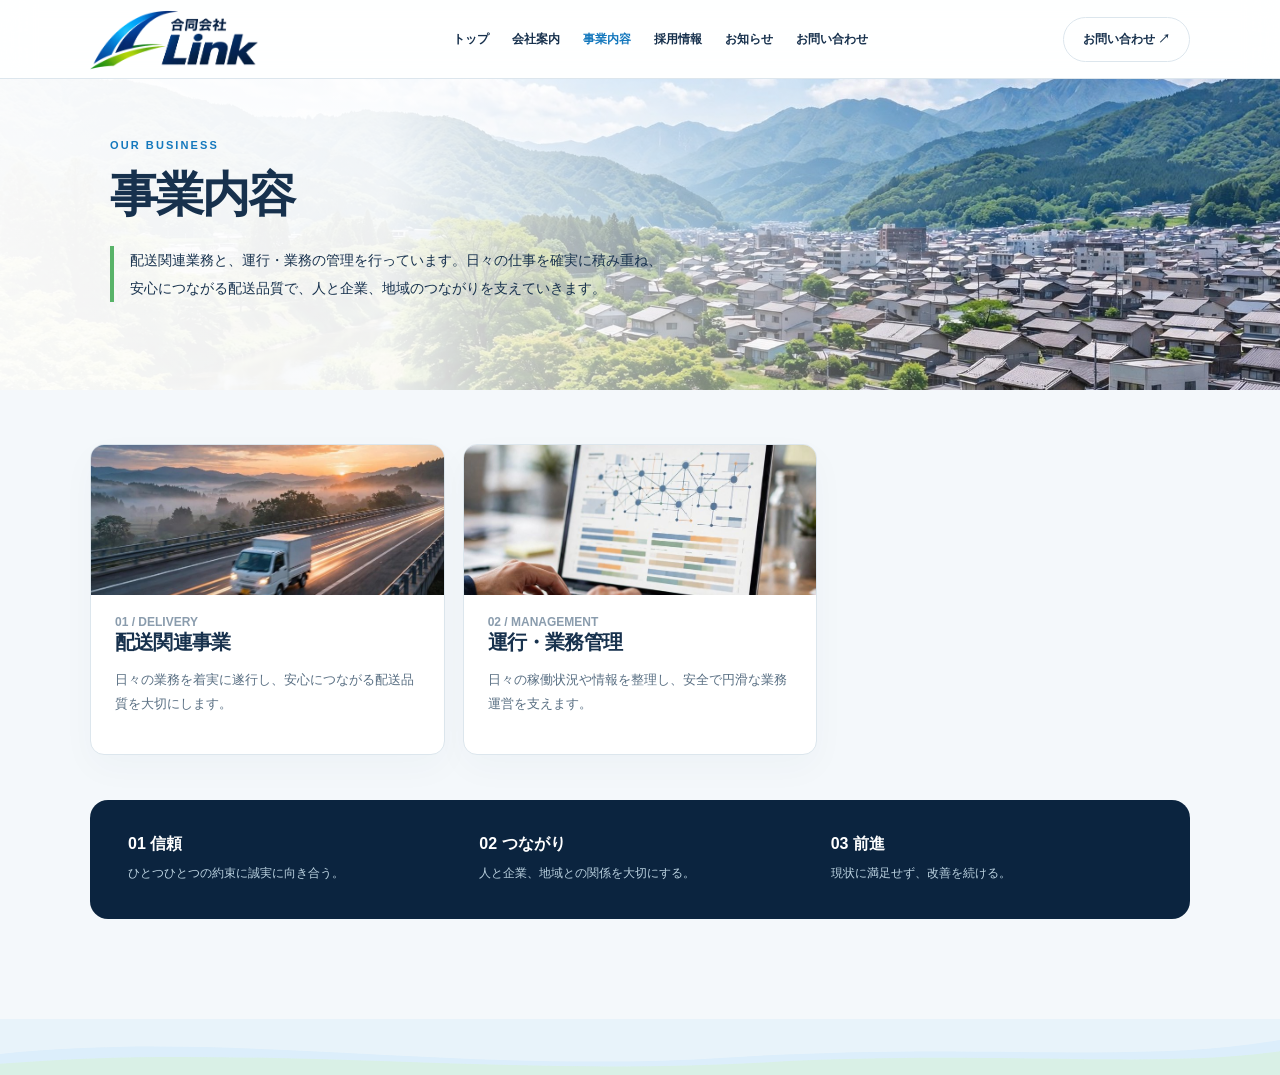
==== business.html @ a5db84d5 "見出しバナーをChatGPT原画に差し替えて作り直し" ====
<!doctype html>
<html lang="ja">
<head>
<meta charset="utf-8">
<meta name="viewport" content="width=device-width,initial-scale=1,viewport-fit=cover">
<!-- 公開準備中：検索に出したくない間は noindex のまま。本公開のときにこの行を削除する -->
<meta name="robots" content="noindex,follow">
<meta name="theme-color" content="#0b243f">
<title>事業内容 | 合同会社Link</title>
<link rel="stylesheet" href="assets/style.css">
</head>
<body>
<header><div class="wrap head"><a class="brand" href="index.html" aria-label="トップに戻る"><img src="assets/logo.png" alt="合同会社Linkロゴ"></a><nav class="nav" aria-label="メインナビ"><a href="index.html">トップ</a><a href="company.html">会社案内</a><a href="business.html" aria-current="page">事業内容</a><a href="recruit.html">採用情報</a><a href="news.html">お知らせ</a><a href="contact.html">お問い合わせ</a><a href="privacy.html">プライバシーポリシー</a></nav><a class="head-cta" href="contact.html">お問い合わせ ↗</a><details class="mobile"><summary aria-label="メニューを開く">☰</summary><nav class="mobile-links" aria-label="モバイルメニュー"><a href="index.html">トップ<span aria-hidden="true">↗</span></a><a href="company.html">会社案内<span aria-hidden="true">↗</span></a><a href="business.html" aria-current="page">事業内容<span aria-hidden="true">↗</span></a><a href="recruit.html">採用情報<span aria-hidden="true">↗</span></a><a href="news.html">お知らせ<span aria-hidden="true">↗</span></a><a href="contact.html">お問い合わせ<span aria-hidden="true">↗</span></a><a href="privacy.html">プライバシーポリシー<span aria-hidden="true">↗</span></a></nav></details></div></header>
<!-- ===== ここから編集OK：事業内容の文章・カード ===== -->
<div class="page-head"><div class="ph-bg" style="background-image:url('assets/head-business.jpg')" role="img" aria-label="昼の街並みのイメージ"></div><div class="wrap ph-in"><div class="eyebrow">OUR BUSINESS</div><h2 class="section-title">事業内容</h2><p class="lead" data-bind="lead">配送関連業務と、運行・業務の管理を行っています。日々の仕事を確実に積み重ね、安心につながる配送品質で、人と企業、地域のつながりを支えていきます。</p></div></div><section id="business" class="soft"><div class="wrap"><div class="cards"><article class="card"><img class="card-thumb" src="assets/card-delivery.jpg" alt="配送トラックのイメージ"><small>01 / DELIVERY</small><h3 data-bind="card1Title">配送関連事業</h3><p data-bind="card1Text">日々の業務を着実に遂行し、安心につながる配送品質を大切にします。</p></article><article class="card"><img class="card-thumb" src="assets/card-management.jpg" alt="業務管理のイメージ"><small>02 / MANAGEMENT</small><h3 data-bind="card2Title">運行・業務管理</h3><p data-bind="card2Text">日々の稼働状況や情報を整理し、安全で円滑な業務運営を支えます。</p></article></div><div class="banner"><div><b data-bind="banner1Title">01 信頼</b><span data-bind="banner1Text">ひとつひとつの約束に誠実に向き合う。</span></div><div><b data-bind="banner2Title">02 つながり</b><span data-bind="banner2Text">人と企業、地域との関係を大切にする。</span></div><div><b data-bind="banner3Title">03 前進</b><span data-bind="banner3Text">現状に満足せず、改善を続ける。</span></div></div></div></section><div class="page-wave" aria-hidden="true"><svg viewBox="0 0 1440 80" preserveAspectRatio="none"><path d="M0,50 C260,15 520,80 820,55 C1100,32 1280,66 1440,30 L1440,80 L0,80 Z" fill="#dceefb"/><path d="M0,64 C280,34 560,84 860,62 C1120,44 1300,72 1440,46 L1440,80 L0,80 Z" fill="#d9f2e2" opacity=".8"/></svg></div>
<!-- ===== ここまで ===== -->
<!-- 編集メモ：文章は content/business.json にあります。Pages CMSのフォームからコードなしで編集できます（このHTML内の文章は、読み込めないときの予備表示です） -->

<script src="assets/content.js" data-content="business"></script>
</body>
</html>
---- assets/style.css ----
:root{--navy:#0b243f;--blue:#1478bd;--mint:#45b6a1;--green:#72c46b;--ink:#17314d;--sub:#596f83;--light:#f4f8fb;--line:#dce6ed}
*{box-sizing:border-box}html{scroll-behavior:smooth;scroll-padding-top:88px}body{font-family:-apple-system,BlinkMacSystemFont,"Hiragino Kaku Gothic ProN","Yu Gothic",Meiryo,sans-serif;margin:0;color:var(--ink);background:white;-webkit-font-smoothing:antialiased}a{color:inherit;text-decoration:none}h1,h2,h3,p{margin-top:0}h1,h2,h3{letter-spacing:-.04em}p{line-height:1.9}.wrap{width:min(1100px,calc(100% - 56px));margin:auto}
header{position:sticky;top:0;z-index:99;background:rgba(255,255,255,.96);backdrop-filter:blur(16px);border-bottom:1px solid var(--line)}.head{min-height:78px;display:flex;align-items:center;gap:25px;justify-content:space-between}.brand img{display:block;width:168px;height:auto}.nav{display:flex;gap:23px;align-items:center}.nav a{font-size:12px;font-weight:700;white-space:nowrap}.nav a:hover{color:var(--blue)}.nav a:last-child{display:none}.head-cta{border-radius:100px;padding:13px 19px;border:1px solid var(--line);font-size:12px;font-weight:750}.head-cta:hover{background:var(--navy);color:white}.mobile{display:none}.mobile summary{cursor:pointer;list-style:none;font-size:26px;line-height:1;padding:8px 10px}.mobile summary::-webkit-details-marker{display:none}.mobile[open] .mobile-links{position:absolute;top:78px;left:0;right:0;background:#fff;border-bottom:1px solid var(--line);padding:14px 26px 18px;box-shadow:0 20px 25px #11284116}.mobile-links a{display:flex;padding:14px 4px;justify-content:space-between;font-size:14px;font-weight:700;border-bottom:1px solid #edf2f6}.mobile-links a:last-child{border:0}.mobile-links span{color:var(--blue)}
section{scroll-margin-top:88px}section:not(.hero){padding:100px 0}.eyebrow{font-size:11px;letter-spacing:.19em;font-weight:800;color:var(--blue);display:flex;align-items:center;gap:12px;margin-bottom:16px}.eyebrow:before{content:'';width:24px;height:2px;background:linear-gradient(90deg,var(--blue),var(--green))}.hero{position:relative;background:linear-gradient(114deg,#091f38,#12416a 75%,#153b53);overflow:hidden;color:white;min-height:610px}.hero-inner{min-height:610px;display:flex;align-items:center;position:relative;z-index:2}.hero-copy{max-width:755px;padding:92px 0}.hero .eyebrow{color:#b1d1df}.hero h1{font-size:clamp(43px,6.7vw,78px);line-height:1.28;margin:30px 0 27px;font-weight:850}.hero h1 em{font-style:normal;color:#8bdfbc}.hero p{color:#c5d9e5;max-width:630px;font-size:15px}.hero-circle{position:absolute;width:660px;height:660px;border:1px solid #8ac9de30;border-radius:50%;right:-220px;top:-110px;box-shadow:0 0 0 85px #ffffff09,0 0 0 190px #ffffff04}.hero-line{position:absolute;width:500px;height:65px;right:-68px;top:290px;background:linear-gradient(95deg,transparent,#1d95d8 43%,#55d2b2);transform:rotate(-35deg);border-radius:80% 10% 80% 30%;opacity:.65}.hero-line.two{top:355px;width:490px;height:42px;background:linear-gradient(95deg,transparent,#41c886,#bcdf72);opacity:.65}.bottom-glow{position:absolute;bottom:0;height:5px;width:100%;background:linear-gradient(90deg,#177fd0,#43b6c4,#81c56b)}
.btn-row{display:flex;gap:13px;margin-top:30px;flex-wrap:wrap}.btn{display:inline-flex;gap:27px;align-items:center;justify-content:space-between;border-radius:9px;padding:15px 21px;background:#fff;color:var(--navy);font-size:13px;font-weight:850;min-width:180px;box-shadow:0 8px 30px #00112221;transition:transform .2s}.btn:hover{transform:translateY(-2px)}.btn.secondary{background:transparent;border:1px solid #c4e2f180;color:#fff;box-shadow:none}.btn.primary{background:var(--blue);color:#fff}.btn.arrowless{min-width:0}.section-title{font-size:clamp(30px,4vw,48px);line-height:1.35;margin-bottom:25px}.lead{color:var(--sub);font-size:14px;line-height:2}.split{display:grid;grid-template-columns:1.08fr .92fr;gap:70px;align-items:center}.graphic{height:375px;border-radius:22px;background:linear-gradient(135deg,#eef8fd,#e9f8f5);position:relative;overflow:hidden;display:flex;align-items:center;justify-content:center}.graphic:before{content:'';width:380px;height:380px;position:absolute;left:-170px;top:-170px;border:1px solid #a9d2e5;border-radius:50%;box-shadow:0 0 0 50px #b6dfef33,0 0 0 115px #b6dfef22}.graphic-card{position:relative;padding:30px 40px;background:white;border-radius:15px;box-shadow:0 16px 45px #19496717;max-width:85%}.graphic-card small{display:block;color:var(--blue);font-weight:800;letter-spacing:.15em;margin-bottom:17px}.graphic-card strong{font-size:25px}.graphic-name{position:absolute;right:20px;bottom:5px;font-size:110px;color:#206e9e17;font-weight:900}
.soft{background:var(--light)}.cards{display:grid;grid-template-columns:repeat(3,1fr);gap:18px}.card{background:#fff;border:1px solid var(--line);border-radius:14px;padding:29px;box-shadow:0 13px 35px #15395408;min-height:258px;display:flex;flex-direction:column}.card small{color:#8a9cad;font-weight:800;font-size:12px}.card .num{height:49px;width:49px;background:#eaf6fc;color:#1988c1;border-radius:13px;display:grid;place-items:center;font-size:23px;margin:24px 0}.card h3{font-size:20px;margin-bottom:12px}.card p{font-size:13px;color:var(--sub)}.card a{font-weight:800;color:var(--blue);font-size:12px;margin-top:auto;padding-top:15px}.banner{display:grid;grid-template-columns:repeat(3,1fr);gap:30px;background:var(--navy);padding:34px 38px;border-radius:18px;color:white;margin-top:45px}.banner b{display:block;margin-bottom:8px}.banner span{color:#bbd2e0;font-size:12px;line-height:1.8}.panel{background:#fff;border:1px solid var(--line);border-radius:16px;padding:40px;box-shadow:0 12px 40px #1f4a6510}.two-col{display:grid;grid-template-columns:1fr 1fr;gap:22px}.data-list{list-style:none;padding:0}.data-list li{display:flex;gap:17px;padding:19px 0;border-bottom:1px solid var(--line);font-size:13px}.data-list strong{flex:0 0 120px}.data-list span{color:var(--sub)}.tag{font-size:12px;font-weight:800;color:var(--blue);display:inline-block;padding:7px 12px;background:#e9f4f9;border-radius:4px}.notice{border:1px solid var(--line);border-radius:12px;padding:30px;background:#fff}.notice h3{font-size:20px}.notice p{font-size:14px;color:var(--sub)}.notice .btn{box-shadow:none;border:1px solid var(--line)}.newsline{padding:26px 0;border-top:1px solid var(--line);border-bottom:1px solid var(--line);display:flex;align-items:center;gap:25px;font-size:14px}.newsline span{color:var(--sub)}.policy{font-size:13px;color:var(--sub)}.policy h3{color:var(--ink);margin:28px 0 8px}.privacy-note{padding:16px 18px;background:#f0f7fb;border-left:3px solid var(--blue);font-size:13px}.editnote{margin-top:28px;font-size:12px;color:var(--sub)}
footer{background:#091d33;color:#c0d4e1;padding:60px 0 22px}footer img{width:160px;filter:brightness(0) invert(1);opacity:.95}footer p{font-size:12px;margin:17px 0 24px}footer .links{display:flex;gap:15px 25px;flex-wrap:wrap;border-top:1px solid #ffffff20;padding-top:23px;margin-top:24px;font-size:12px}footer small{display:block;color:#8aabbf;font-size:11px;margin-top:30px}.back{display:inline-block;margin-top:24px;color:var(--blue);font-weight:800;font-size:13px}
@media(max-width:900px){.nav,.head-cta{display:none}.mobile{display:block}.split{gap:32px}.cards{gap:10px}.card{padding:21px}.banner{gap:10px}}
@media(max-width:700px){html{scroll-padding-top:73px}section{scroll-margin-top:73px}.wrap{width:calc(100% - 40px)}.head{min-height:72px}.brand img{width:150px}.mobile[open] .mobile-links{top:72px}.hero,.hero-inner{min-height:540px}.hero-copy{padding:74px 0 87px}.hero h1{font-size:clamp(38px,10vw,54px);letter-spacing:-.065em}.hero p{font-size:13px}.hero-circle{right:-490px;opacity:.65}.hero-line{right:-290px;opacity:.35}.hero .btn{min-width:0}.btn-row{gap:10px}.btn{font-size:12px;padding:14px 16px;gap:14px}section:not(.hero){padding:72px 0}.split,.two-col{grid-template-columns:1fr;gap:32px}.graphic{height:260px}.graphic-card{padding:21px}.graphic-card strong{font-size:21px}.cards{grid-template-columns:1fr;gap:13px}.card{min-height:0}.card .num{margin:15px 0}.banner{grid-template-columns:1fr;padding:28px;gap:19px}.section-title{font-size:31px}.panel{padding:26px 22px}.data-list li{flex-direction:column;gap:4px}.data-list strong{flex:none}.newsline{flex-wrap:wrap;gap:13px}.mobile-links{max-height:74vh;overflow:auto}}
@media(prefers-reduced-motion:reduce){html{scroll-behavior:auto}.btn{transition:none}}

/* --- スマホメニュー改善（2026-11-03）: 横スクロールの上書きを廃止し、元のハンバーガーメニューに戻した ---
   900px以下では .nav と .head-cta を隠し .mobile（☰）を表示するルール（上の @media）がそのまま効く。
   ヘッダーは1行に戻るため、隠れていた scroll-padding の上書き（125px）も不要。 */

/* --- ページ分け用に追加（2026-11-03）: 今いるページをメニューで色付け --- */
.nav a[aria-current="page"],.mobile-links a[aria-current="page"]{color:var(--blue)}
footer .links a[aria-current="page"]{color:#fff;text-decoration:underline}

/* 見出しの改行調整（2026-11-03）: スマホで「を、」だけが行に残らないよう、
   見出しは指定した改行位置でのみ折り返し、文字サイズも画面幅に合わせて調整 */
h2.section-title{word-break:keep-all;overflow-wrap:anywhere}
@media(max-width:700px){h2.section-title{font-size:clamp(24px,7.4vw,31px)}}

/* デザイン設定（2026-11-03）: Pages CMSの「デザイン設定」フォームと連動。
   content/settings.json の値を content.js が CSS変数に流し込みます。
   初期値は今までのデザインと完全に同じです。 */
:root{--text-size:14px;--body-lh:1.9;--hero-size:78px;--title-size:48px;--title-lh:1.35;--heading:#17314d;--section-pad:100px}
.lead,.notice p,.newsline{font-size:var(--text-size)}
.card p,.policy,.data-list li{font-size:calc(var(--text-size) - 1px)}
p{line-height:var(--body-lh)}
.lead{line-height:calc(var(--body-lh) + .1)}
.hero h1{font-size:clamp(calc(var(--hero-size)*.55),6.7vw,var(--hero-size))}
.section-title{font-size:clamp(30px,4vw,var(--title-size));line-height:var(--title-lh)}
h2,h3{color:var(--heading)}
section:not(.hero){padding:var(--section-pad) 0}
.hero.has-bg{background-image:linear-gradient(114deg,rgba(9,31,56,.88),rgba(18,65,106,.84) 75%,rgba(21,59,83,.88)),var(--hero-bg);background-size:cover;background-position:center}
@media(max-width:700px){
.hero h1{font-size:clamp(30px,10vw,calc(var(--hero-size)*.69))}
h2.section-title{font-size:clamp(24px,7.4vw,calc(var(--title-size)*.65))}
section:not(.hero){padding:calc(var(--section-pad)*.72) 0}
}

/* 改行対応（2026-11-03）: フォームで入れた改行が、そのままサイトでも改行として表示されます */
[data-bind]{white-space:pre-line}

/* トップ改修（2026-11-03）: モック寄りワンヒーロー（写真が下部に溶け込む） */
.btn-row{flex-wrap:wrap;max-width:600px}
.hero-line{display:none}
.hero.has-bg{background-image:linear-gradient(180deg,rgba(9,31,56,.99) 0%,rgba(9,31,56,.985) 26%,rgba(10,38,68,.80) 44%,rgba(10,38,68,.48) 62%,rgba(10,38,68,.22) 80%,rgba(10,38,68,.12) 100%),var(--hero-bg);background-size:cover;background-position:50% 45%}
.hero{min-height:720px}
.hero-inner{min-height:720px;align-items:flex-start}
.hero-copy{padding:110px 0 250px}
.hero-line{opacity:.85;width:640px;height:84px;top:auto;bottom:308px;right:-120px}
.hero-line.two{bottom:242px;height:54px;width:620px;opacity:.8}
.hero .bottom-glow{display:none}
@media(max-width:700px){.btn-row{display:grid;grid-template-columns:1fr 1fr}.hero,.hero-inner{min-height:800px}.hero-copy{padding:84px 0 264px}.hero h1{font-size:clamp(40px,11.8vw,54px)}.hero-line{width:480px;height:64px;right:-200px;bottom:278px;opacity:.8}.hero-line.two{width:460px;height:40px;bottom:224px}}

/* ===== モック寄せ：トップ＋会社案内（2026-11-03） ===== */
.hero.has-bg{background-image:linear-gradient(180deg,rgba(6,43,94,.99) 0%,rgba(8,63,133,.97) 26%,rgba(10,86,170,.78) 44%,rgba(12,102,196,.45) 62%,rgba(12,102,196,.20) 80%,rgba(12,102,196,.10) 100%),var(--hero-bg)}
.hero .eyebrow{line-height:1.75;font-size:13px}
.hero .btn-row{flex-direction:column;flex-wrap:nowrap;max-width:440px;gap:14px;display:flex}
.hero .btn{border-radius:999px;justify-content:center;padding:16px 22px;font-size:16px;width:100%}
.hero .btn span{font-size:20px;line-height:1}
.hero-line{display:block;left:auto;right:-90px;width:340px;height:12px;top:23%;transform:rotate(-28deg);opacity:.5}
.hero-line.two{top:43%;width:300px;height:10px;opacity:.4}
.hero-wave{position:absolute;left:0;right:0;bottom:0;width:100%;height:54px;z-index:2;pointer-events:none;display:block}
.photo-hero{height:290px;background-size:cover;background-position:center 32%;position:relative}
.photo-hero::after{content:"";position:absolute;left:0;right:0;bottom:0;height:130px;background:linear-gradient(180deg,rgba(255,255,255,0),#ffffff)}
.photo-hero + section{padding-top:34px}
.data-list li{display:grid;grid-template-columns:42px 1fr;column-gap:14px;align-items:start}
.data-list .li-ico{width:36px;height:36px;color:#1478bd;grid-row:1 / span 2;margin-top:2px}
.data-list li strong{grid-column:2}
.data-list li span{grid-column:2}
.page-wave{line-height:0}
.page-wave svg{width:100%;height:56px;display:block}
@media (max-width:700px){
  .hero-line{right:-120px;width:280px}
  .hero-line.two{width:240px}
  .photo-hero{height:205px}
  .photo-hero + section{padding-top:26px}
}

.photo-hero.soft-fade::after{background:linear-gradient(180deg,rgba(255,255,255,0),var(--light))}

/* ===== トップ確定版：モック再現（2026-11-03） ===== */
.hero-art{position:absolute;inset:0;width:100%;height:100%;z-index:1;pointer-events:none}
.hero-inner{position:relative;z-index:3}
.hero .eyebrow{align-items:flex-start}
.hero .btn-row{display:grid;grid-template-columns:1fr 1fr;max-width:600px;gap:14px}
.hero .btn{border-radius:999px;padding:15px 30px;font-size:15px;width:auto;position:relative}
.hero .btn span{position:absolute;right:16px;font-size:18px}
@media (max-width:700px){
  .hero .btn{font-size:14px;padding:14px 26px}
}

/* ===== トップ修正版v3：ネイビー基調＋ロゴ色リボン（2026-11-03） ===== */
.hero{background:linear-gradient(150deg,#04182f,#07294f 55%,#0a3f77)}
.hero.has-bg{background-image:linear-gradient(180deg,rgba(4,20,40,.995) 0%,rgba(6,32,63,.985) 28%,rgba(8,47,92,.9) 47%,rgba(10,66,128,.6) 64%,rgba(12,84,158,.28) 80%,rgba(12,84,158,.12) 100%),var(--hero-bg);background-position:50% 32%}
.hero h1 em{color:#b7ec63}

/* ===== トップv4：光沢グラデーションリボン（2026-11-03） ===== */
.hero.has-bg{background-image:linear-gradient(180deg,rgba(5,26,52,.99) 0%,rgba(7,44,84,.97) 26%,rgba(9,74,138,.85) 46%,rgba(11,102,178,.55) 63%,rgba(13,120,200,.26) 80%,rgba(13,120,200,.12) 100%),var(--hero-bg);background-position:50% 32%}
.hero h1 em{color:#a5e86e}

/* ===== トップv6：支給アートワークを背景に（2026-11-03） ===== */
.hero.has-bg{background-image:var(--hero-bg);background-size:cover;background-position:50% 30%}
.hero h1 em{color:#8fe3b8}
.hero p{color:#dceefb}

/* ===== 仕上げ：全体バランス調整（2026-11-03） ===== */
.hero .bottom-glow{display:none}
.hero h1{text-shadow:0 2px 18px rgba(4,24,48,.35)}
.hero p{text-shadow:0 1px 10px rgba(4,24,48,.45)}
.hero .btn.secondary{background:rgba(7,35,66,.32);border-color:rgba(255,255,255,.8);backdrop-filter:blur(3px)}
@media (min-width:1000px){.hero.has-bg{background-position:50% 22%}}
.card{padding:0 0 24px;overflow:hidden}
.card>*:not(.card-thumb){margin-left:24px;margin-right:24px}
.card small{margin-top:20px;display:block}
.card-thumb{width:100%;height:150px;object-fit:cover;display:block}
.policy-acc{border-top:1px solid var(--line)}
.policy-acc:last-of-type{border-bottom:1px solid var(--line)}
.policy-acc summary{cursor:pointer;font-weight:800;color:var(--ink);font-size:14px;padding:14px 4px;list-style:none;display:flex;justify-content:space-between;align-items:center;gap:12px}
.policy-acc summary::-webkit-details-marker{display:none}
.policy-acc summary::after{content:"\2304";color:var(--blue);font-size:18px;line-height:1}
.policy-acc[open ] summary::after{content:"\2303"}
.policy-acc p{padding:0 4px 16px;margin:0}

/* ===== 土台色：引っ張った時に見える色をページ下端に合わせる（2026-11-03） ===== */
html,body{background:#e8f3fa}
html.home-dark,html.home-dark body{background:#07294d}

/* ===== 引っ張り（オーバースクロール）を抑える（2026-11-03） ===== */
html,body{overscroll-behavior:none}

/* ===== 下層ページ見出しバナー（2026-11-04 リニューアル） ===== */
.page-head{position:relative;overflow:hidden;background:#e9f4fa}
.ph-bg{position:absolute;inset:0;background-size:cover;background-position:center}
.ph-bg::after{content:"";position:absolute;inset:0;background:linear-gradient(90deg,rgba(255,255,255,.97) 0%,rgba(255,255,255,.93) 30%,rgba(255,255,255,.48) 56%,rgba(255,255,255,.06) 78%)}
.ph-curve{position:absolute;left:0;right:0;bottom:0;width:100%;height:84px;z-index:1;pointer-events:none}
.ph-in{position:relative;z-index:2;padding:60px 20px 88px}
.page-head .eyebrow{margin-bottom:12px}
.page-head .eyebrow:before{display:none}
.page-head .section-title{margin:0 0 18px}
.page-head .lead{border-left:4px solid #58b368;padding-left:16px;color:var(--ink);max-width:560px;margin:0}
.page-head .btn-row{margin-top:24px}
.page-head+section{padding-top:54px}
.page-head+section .notice{max-width:820px}
@media (max-width:900px){
.ph-in{padding:42px 20px 74px}
.ph-bg::after{background:linear-gradient(180deg,rgba(255,255,255,.96) 0%,rgba(255,255,255,.90) 52%,rgba(255,255,255,.62) 100%)}
.ph-curve{height:54px}
.page-head .lead{max-width:100%}
}
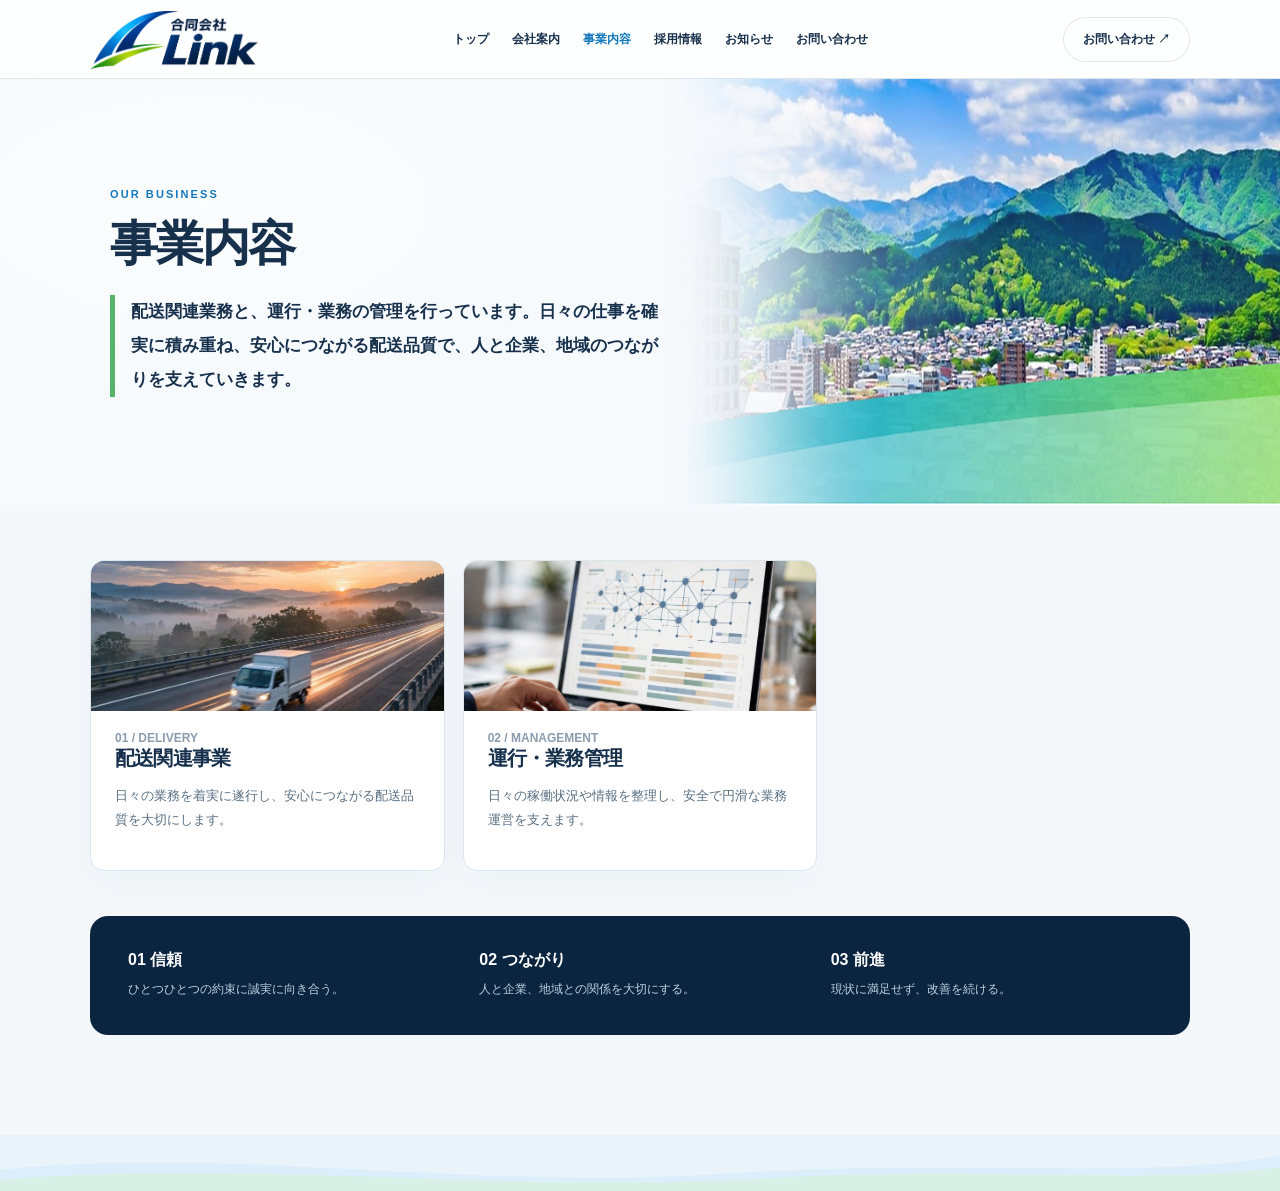
==== commit c5f8766d: "スマホでバナー画像が見えるよう表示位置とフェードを調整" ====
--- a/business.html
+++ b/business.html
@@ -12,7 +12,7 @@
 <body>
 <header><div class="wrap head"><a class="brand" href="index.html" aria-label="トップに戻る"><img src="assets/logo.png" alt="合同会社Linkロゴ"></a><nav class="nav" aria-label="メインナビ"><a href="index.html">トップ</a><a href="company.html">会社案内</a><a href="business.html" aria-current="page">事業内容</a><a href="recruit.html">採用情報</a><a href="news.html">お知らせ</a><a href="contact.html">お問い合わせ</a><a href="privacy.html">プライバシーポリシー</a></nav><a class="head-cta" href="contact.html">お問い合わせ ↗</a><details class="mobile"><summary aria-label="メニューを開く">☰</summary><nav class="mobile-links" aria-label="モバイルメニュー"><a href="index.html">トップ<span aria-hidden="true">↗</span></a><a href="company.html">会社案内<span aria-hidden="true">↗</span></a><a href="business.html" aria-current="page">事業内容<span aria-hidden="true">↗</span></a><a href="recruit.html">採用情報<span aria-hidden="true">↗</span></a><a href="news.html">お知らせ<span aria-hidden="true">↗</span></a><a href="contact.html">お問い合わせ<span aria-hidden="true">↗</span></a><a href="privacy.html">プライバシーポリシー<span aria-hidden="true">↗</span></a></nav></details></div></header>
 <!-- ===== ここから編集OK：事業内容の文章・カード ===== -->
-<div class="page-head"><div class="ph-bg" style="background-image:url('assets/head-business.jpg')" role="img" aria-label="昼の街並みのイメージ"></div><div class="wrap ph-in"><div class="eyebrow">OUR BUSINESS</div><h2 class="section-title">事業内容</h2><p class="lead" data-bind="lead">配送関連業務と、運行・業務の管理を行っています。日々の仕事を確実に積み重ね、安心につながる配送品質で、人と企業、地域のつながりを支えていきます。</p></div></div><section id="business" class="soft"><div class="wrap"><div class="cards"><article class="card"><img class="card-thumb" src="assets/card-delivery.jpg" alt="配送トラックのイメージ"><small>01 / DELIVERY</small><h3 data-bind="card1Title">配送関連事業</h3><p data-bind="card1Text">日々の業務を着実に遂行し、安心につながる配送品質を大切にします。</p></article><article class="card"><img class="card-thumb" src="assets/card-management.jpg" alt="業務管理のイメージ"><small>02 / MANAGEMENT</small><h3 data-bind="card2Title">運行・業務管理</h3><p data-bind="card2Text">日々の稼働状況や情報を整理し、安全で円滑な業務運営を支えます。</p></article></div><div class="banner"><div><b data-bind="banner1Title">01 信頼</b><span data-bind="banner1Text">ひとつひとつの約束に誠実に向き合う。</span></div><div><b data-bind="banner2Title">02 つながり</b><span data-bind="banner2Text">人と企業、地域との関係を大切にする。</span></div><div><b data-bind="banner3Title">03 前進</b><span data-bind="banner3Text">現状に満足せず、改善を続ける。</span></div></div></div></section><div class="page-wave" aria-hidden="true"><svg viewBox="0 0 1440 80" preserveAspectRatio="none"><path d="M0,50 C260,15 520,80 820,55 C1100,32 1280,66 1440,30 L1440,80 L0,80 Z" fill="#dceefb"/><path d="M0,64 C280,34 560,84 860,62 C1120,44 1300,72 1440,46 L1440,80 L0,80 Z" fill="#d9f2e2" opacity=".8"/></svg></div>
+<div class="page-head"><div class="ph-bg ph-biz" style="background-image:url('assets/head-business.jpg')" role="img" aria-label="昼の街並みのイメージ"></div><div class="wrap ph-in"><div class="eyebrow">OUR BUSINESS</div><h2 class="section-title">事業内容</h2><p class="lead" data-bind="lead">配送関連業務と、運行・業務の管理を行っています。日々の仕事を確実に積み重ね、安心につながる配送品質で、人と企業、地域のつながりを支えていきます。</p></div></div><section id="business" class="soft"><div class="wrap"><div class="cards"><article class="card"><img class="card-thumb" src="assets/card-delivery.jpg" alt="配送トラックのイメージ"><small>01 / DELIVERY</small><h3 data-bind="card1Title">配送関連事業</h3><p data-bind="card1Text">日々の業務を着実に遂行し、安心につながる配送品質を大切にします。</p></article><article class="card"><img class="card-thumb" src="assets/card-management.jpg" alt="業務管理のイメージ"><small>02 / MANAGEMENT</small><h3 data-bind="card2Title">運行・業務管理</h3><p data-bind="card2Text">日々の稼働状況や情報を整理し、安全で円滑な業務運営を支えます。</p></article></div><div class="banner"><div><b data-bind="banner1Title">01 信頼</b><span data-bind="banner1Text">ひとつひとつの約束に誠実に向き合う。</span></div><div><b data-bind="banner2Title">02 つながり</b><span data-bind="banner2Text">人と企業、地域との関係を大切にする。</span></div><div><b data-bind="banner3Title">03 前進</b><span data-bind="banner3Text">現状に満足せず、改善を続ける。</span></div></div></div></section><div class="page-wave" aria-hidden="true"><svg viewBox="0 0 1440 80" preserveAspectRatio="none"><path d="M0,50 C260,15 520,80 820,55 C1100,32 1280,66 1440,30 L1440,80 L0,80 Z" fill="#dceefb"/><path d="M0,64 C280,34 560,84 860,62 C1120,44 1300,72 1440,46 L1440,80 L0,80 Z" fill="#d9f2e2" opacity=".8"/></svg></div>
 <!-- ===== ここまで ===== -->
 <!-- 編集メモ：文章は content/business.json にあります。Pages CMSのフォームからコードなしで編集できます（このHTML内の文章は、読み込めないときの予備表示です） -->
 
--- a/assets/style.css
+++ b/assets/style.css
@@ -135,21 +135,24 @@
 html,body{overscroll-behavior:none}
 
 /* ===== 下層ページ見出しバナー（2026-11-04 リニューアル） ===== */
-.page-head{position:relative;overflow:hidden;background:#e9f4fa}
-.ph-bg{position:absolute;inset:0;background-size:cover;background-position:center}
-.ph-bg::after{content:"";position:absolute;inset:0;background:linear-gradient(90deg,rgba(255,255,255,.97) 0%,rgba(255,255,255,.93) 30%,rgba(255,255,255,.48) 56%,rgba(255,255,255,.06) 78%)}
-.ph-curve{position:absolute;left:0;right:0;bottom:0;width:100%;height:84px;z-index:1;pointer-events:none}
-.ph-in{position:relative;z-index:2;padding:60px 20px 88px}
+.page-head{position:relative;overflow:hidden;background:#e9f4fa;aspect-ratio:3/1;max-height:460px;display:flex;align-items:center;width:100%}
+.ph-bg{position:absolute;inset:0;background-size:cover;background-position:50% 62%}
+.ph-bg::after{content:"";position:absolute;inset:0;background:radial-gradient(640px 320px at 16% 30%,rgba(255,255,255,.55),rgba(255,255,255,0) 70%)}
+.ph-curve{position:absolute;left:0;right:0;bottom:0;width:100%;height:108px;z-index:1;pointer-events:none}
+.ph-in{position:relative;z-index:2;padding:30px 20px}
 .page-head .eyebrow{margin-bottom:12px}
 .page-head .eyebrow:before{display:none}
 .page-head .section-title{margin:0 0 18px}
-.page-head .lead{border-left:4px solid #58b368;padding-left:16px;color:var(--ink);max-width:560px;margin:0}
+.page-head .lead{border-left:5px solid #58b368;padding-left:16px;color:var(--ink);max-width:560px;margin:0;font-weight:700;font-size:17px}
 .page-head .btn-row{margin-top:24px}
 .page-head+section{padding-top:54px}
 .page-head+section .notice{max-width:820px}
 @media (max-width:900px){
-.ph-in{padding:42px 20px 74px}
+.ph-in{padding:30px 20px}
+.page-head{aspect-ratio:auto;max-height:none;min-height:330px}
+.ph-bg{background-position:28% 50%}
+.ph-news{background-position:78% 50%}
 .ph-bg::after{background:linear-gradient(180deg,rgba(255,255,255,.96) 0%,rgba(255,255,255,.90) 52%,rgba(255,255,255,.62) 100%)}
-.ph-curve{height:54px}
+.ph-curve{height:62px}
 .page-head .lead{max-width:100%}
 }
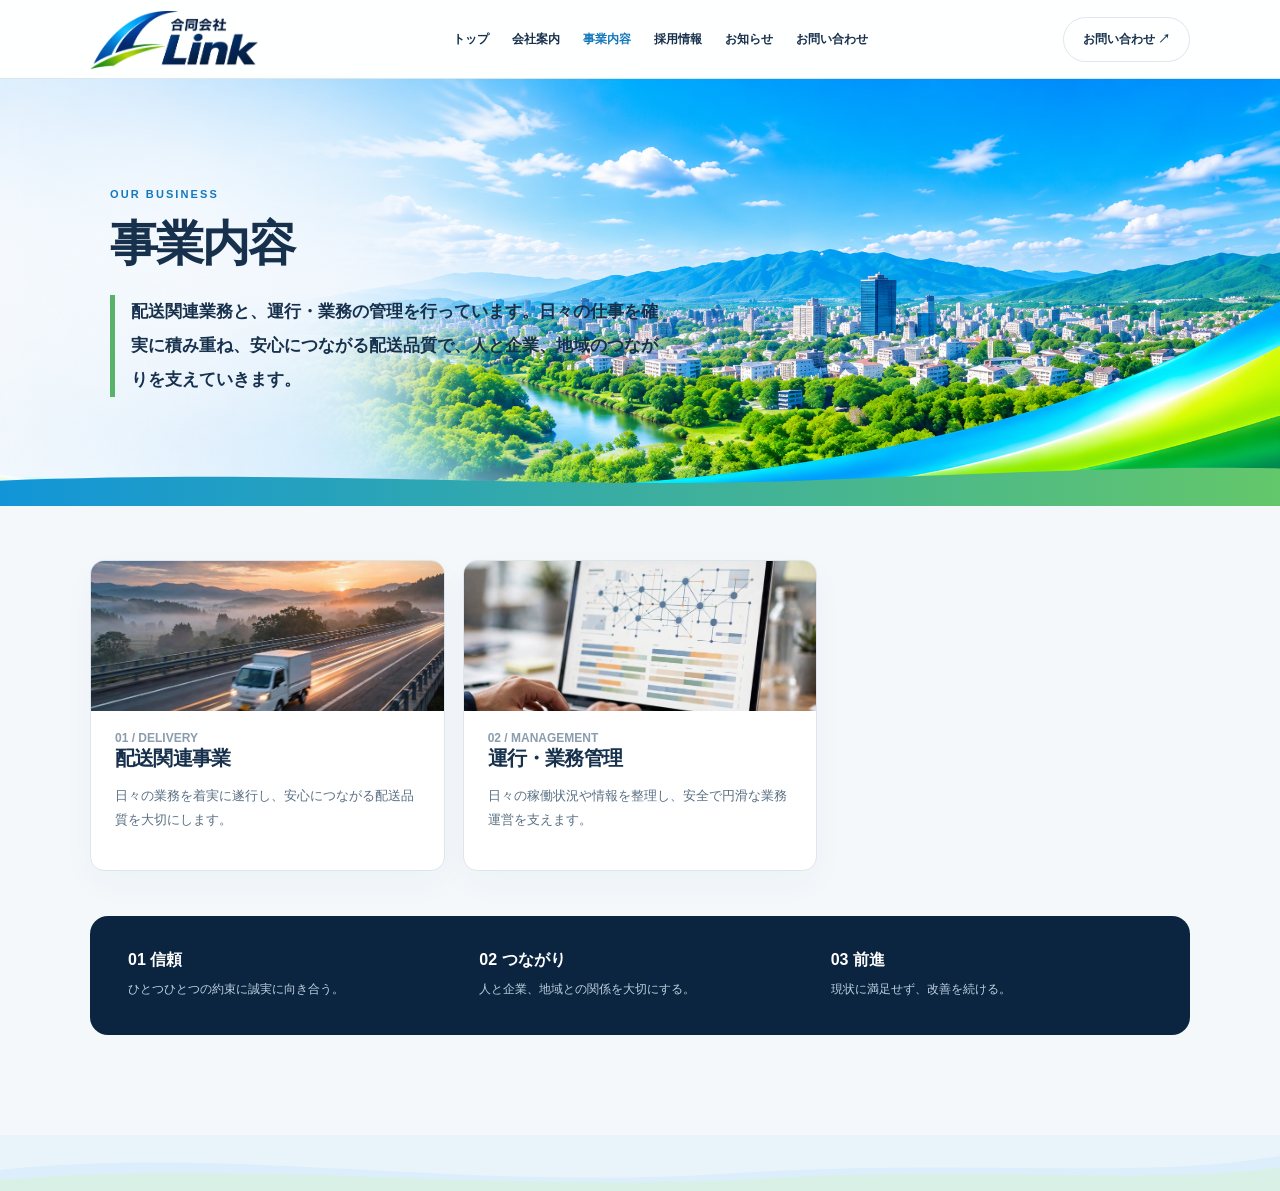
==== commit 44607b83: "バナー写真差し替え（ルートファイル）" ====
--- a/business.html
+++ b/business.html
@@ -12,7 +12,8 @@
 <body>
 <header><div class="wrap head"><a class="brand" href="index.html" aria-label="トップに戻る"><img src="assets/logo.png" alt="合同会社Linkロゴ"></a><nav class="nav" aria-label="メインナビ"><a href="index.html">トップ</a><a href="company.html">会社案内</a><a href="business.html" aria-current="page">事業内容</a><a href="recruit.html">採用情報</a><a href="news.html">お知らせ</a><a href="contact.html">お問い合わせ</a><a href="privacy.html">プライバシーポリシー</a></nav><a class="head-cta" href="contact.html">お問い合わせ ↗</a><details class="mobile"><summary aria-label="メニューを開く">☰</summary><nav class="mobile-links" aria-label="モバイルメニュー"><a href="index.html">トップ<span aria-hidden="true">↗</span></a><a href="company.html">会社案内<span aria-hidden="true">↗</span></a><a href="business.html" aria-current="page">事業内容<span aria-hidden="true">↗</span></a><a href="recruit.html">採用情報<span aria-hidden="true">↗</span></a><a href="news.html">お知らせ<span aria-hidden="true">↗</span></a><a href="contact.html">お問い合わせ<span aria-hidden="true">↗</span></a><a href="privacy.html">プライバシーポリシー<span aria-hidden="true">↗</span></a></nav></details></div></header>
 <!-- ===== ここから編集OK：事業内容の文章・カード ===== -->
-<div class="page-head"><div class="ph-bg ph-biz" style="background-image:url('assets/head-business.jpg')" role="img" aria-label="昼の街並みのイメージ"></div><div class="wrap ph-in"><div class="eyebrow">OUR BUSINESS</div><h2 class="section-title">事業内容</h2><p class="lead" data-bind="lead">配送関連業務と、運行・業務の管理を行っています。日々の仕事を確実に積み重ね、安心につながる配送品質で、人と企業、地域のつながりを支えていきます。</p></div></div><section id="business" class="soft"><div class="wrap"><div class="cards"><article class="card"><img class="card-thumb" src="assets/card-delivery.jpg" alt="配送トラックのイメージ"><small>01 / DELIVERY</small><h3 data-bind="card1Title">配送関連事業</h3><p data-bind="card1Text">日々の業務を着実に遂行し、安心につながる配送品質を大切にします。</p></article><article class="card"><img class="card-thumb" src="assets/card-management.jpg" alt="業務管理のイメージ"><small>02 / MANAGEMENT</small><h3 data-bind="card2Title">運行・業務管理</h3><p data-bind="card2Text">日々の稼働状況や情報を整理し、安全で円滑な業務運営を支えます。</p></article></div><div class="banner"><div><b data-bind="banner1Title">01 信頼</b><span data-bind="banner1Text">ひとつひとつの約束に誠実に向き合う。</span></div><div><b data-bind="banner2Title">02 つながり</b><span data-bind="banner2Text">人と企業、地域との関係を大切にする。</span></div><div><b data-bind="banner3Title">03 前進</b><span data-bind="banner3Text">現状に満足せず、改善を続ける。</span></div></div></div></section><div class="page-wave" aria-hidden="true"><svg viewBox="0 0 1440 80" preserveAspectRatio="none"><path d="M0,50 C260,15 520,80 820,55 C1100,32 1280,66 1440,30 L1440,80 L0,80 Z" fill="#dceefb"/><path d="M0,64 C280,34 560,84 860,62 C1120,44 1300,72 1440,46 L1440,80 L0,80 Z" fill="#d9f2e2" opacity=".8"/></svg></div>
+<div class="page-head"><div class="ph-bg ph-biz" style="background-image:url('assets/head-business.jpg')" role="img" aria-label="昼の街並みのイメージ"></div><svg class="ph-curve" viewBox="0 0 1440 460" preserveAspectRatio="none" aria-hidden="true"><defs><linearGradient id="phg" x1="0" y1="0" x2="1" y2="0"><stop offset="0" stop-color="#1295d8"/><stop offset="1" stop-color="#63c76a"/></linearGradient></defs><path d="M0,352 C360,300 620,392 900,352 C1130,320 1300,286 1440,300 L1440,460 L0,460 Z" fill="url(#phg)"/></svg>
+<div class="wrap ph-in"><div class="eyebrow">OUR BUSINESS</div><h2 class="section-title">事業内容</h2><p class="lead" data-bind="lead">配送関連業務と、運行・業務の管理を行っています。日々の仕事を確実に積み重ね、安心につながる配送品質で、人と企業、地域のつながりを支えていきます。</p></div></div><section id="business" class="soft"><div class="wrap"><div class="cards"><article class="card"><img class="card-thumb" src="assets/card-delivery.jpg" alt="配送トラックのイメージ"><small>01 / DELIVERY</small><h3 data-bind="card1Title">配送関連事業</h3><p data-bind="card1Text">日々の業務を着実に遂行し、安心につながる配送品質を大切にします。</p></article><article class="card"><img class="card-thumb" src="assets/card-management.jpg" alt="業務管理のイメージ"><small>02 / MANAGEMENT</small><h3 data-bind="card2Title">運行・業務管理</h3><p data-bind="card2Text">日々の稼働状況や情報を整理し、安全で円滑な業務運営を支えます。</p></article></div><div class="banner"><div><b data-bind="banner1Title">01 信頼</b><span data-bind="banner1Text">ひとつひとつの約束に誠実に向き合う。</span></div><div><b data-bind="banner2Title">02 つながり</b><span data-bind="banner2Text">人と企業、地域との関係を大切にする。</span></div><div><b data-bind="banner3Title">03 前進</b><span data-bind="banner3Text">現状に満足せず、改善を続ける。</span></div></div></div></section><div class="page-wave" aria-hidden="true"><svg viewBox="0 0 1440 80" preserveAspectRatio="none"><path d="M0,50 C260,15 520,80 820,55 C1100,32 1280,66 1440,30 L1440,80 L0,80 Z" fill="#dceefb"/><path d="M0,64 C280,34 560,84 860,62 C1120,44 1300,72 1440,46 L1440,80 L0,80 Z" fill="#d9f2e2" opacity=".8"/></svg></div>
 <!-- ===== ここまで ===== -->
 <!-- 編集メモ：文章は content/business.json にあります。Pages CMSのフォームからコードなしで編集できます（このHTML内の文章は、読み込めないときの予備表示です） -->
 
--- a/assets/style.css
+++ b/assets/style.css
@@ -152,7 +152,12 @@
 .page-head{aspect-ratio:auto;max-height:none;min-height:330px}
 .ph-bg{background-position:28% 50%}
 .ph-news{background-position:78% 50%}
-.ph-bg::after{background:linear-gradient(180deg,rgba(255,255,255,.96) 0%,rgba(255,255,255,.90) 52%,rgba(255,255,255,.62) 100%)}
+.ph-biz{background-position:68% 50%}
+.ph-rec{background-position:62% 50%}
+.ph-com{background-position:48% 50%}
+.ph-con{background-position:58% 50%}
+.ph-pri{background-position:62% 50%}
+.ph-bg::after{background:linear-gradient(90deg,rgba(255,255,255,.94) 0%,rgba(255,255,255,.78) 38%,rgba(255,255,255,.25) 68%,rgba(255,255,255,0) 88%)}
 .ph-curve{height:62px}
 .page-head .lead{max-width:100%}
 }
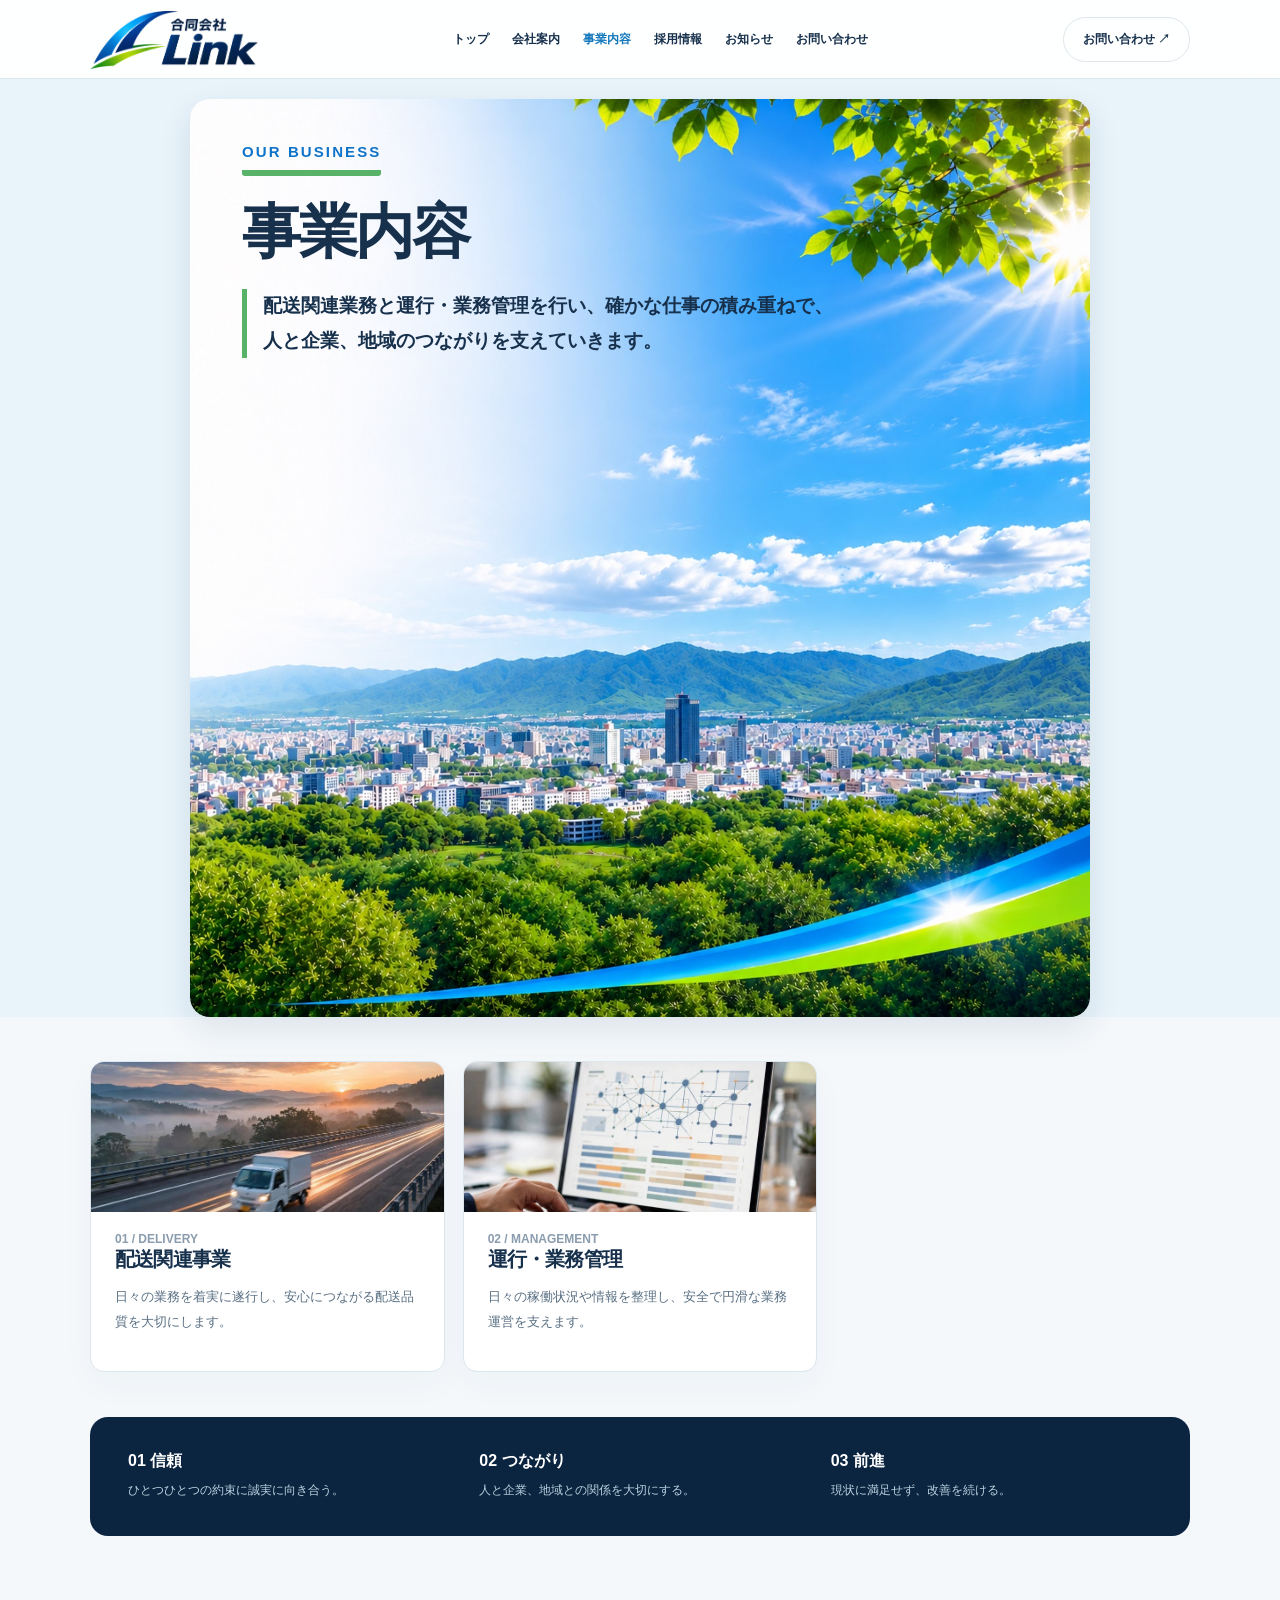
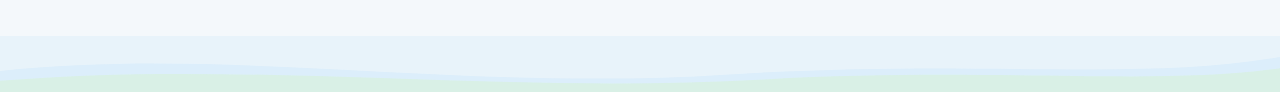
==== commit 03150d27: "事業ページを支給原画（tall）タイプに変更＋リード文をコンパクト化" ====
--- a/business.html
+++ b/business.html
@@ -12,8 +12,8 @@
 <body>
 <header><div class="wrap head"><a class="brand" href="index.html" aria-label="トップに戻る"><img src="assets/logo.png" alt="合同会社Linkロゴ"></a><nav class="nav" aria-label="メインナビ"><a href="index.html">トップ</a><a href="company.html">会社案内</a><a href="business.html" aria-current="page">事業内容</a><a href="recruit.html">採用情報</a><a href="news.html">お知らせ</a><a href="contact.html">お問い合わせ</a><a href="privacy.html">プライバシーポリシー</a></nav><a class="head-cta" href="contact.html">お問い合わせ ↗</a><details class="mobile"><summary aria-label="メニューを開く">☰</summary><nav class="mobile-links" aria-label="モバイルメニュー"><a href="index.html">トップ<span aria-hidden="true">↗</span></a><a href="company.html">会社案内<span aria-hidden="true">↗</span></a><a href="business.html" aria-current="page">事業内容<span aria-hidden="true">↗</span></a><a href="recruit.html">採用情報<span aria-hidden="true">↗</span></a><a href="news.html">お知らせ<span aria-hidden="true">↗</span></a><a href="contact.html">お問い合わせ<span aria-hidden="true">↗</span></a><a href="privacy.html">プライバシーポリシー<span aria-hidden="true">↗</span></a></nav></details></div></header>
 <!-- ===== ここから編集OK：事業内容の文章・カード ===== -->
-<div class="page-head"><div class="ph-bg ph-biz" style="background-image:url('assets/head-business.jpg')" role="img" aria-label="昼の街並みのイメージ"></div><svg class="ph-curve" viewBox="0 0 1440 460" preserveAspectRatio="none" aria-hidden="true"><defs><linearGradient id="phg" x1="0" y1="0" x2="1" y2="0"><stop offset="0" stop-color="#1295d8"/><stop offset="1" stop-color="#63c76a"/></linearGradient></defs><path d="M0,352 C360,300 620,392 900,352 C1130,320 1300,286 1440,300 L1440,460 L0,460 Z" fill="url(#phg)"/></svg>
-<div class="wrap ph-in"><div class="eyebrow">OUR BUSINESS</div><h2 class="section-title">事業内容</h2><p class="lead" data-bind="lead">配送関連業務と、運行・業務の管理を行っています。日々の仕事を確実に積み重ね、安心につながる配送品質で、人と企業、地域のつながりを支えていきます。</p></div></div><section id="business" class="soft"><div class="wrap"><div class="cards"><article class="card"><img class="card-thumb" src="assets/card-delivery.jpg" alt="配送トラックのイメージ"><small>01 / DELIVERY</small><h3 data-bind="card1Title">配送関連事業</h3><p data-bind="card1Text">日々の業務を着実に遂行し、安心につながる配送品質を大切にします。</p></article><article class="card"><img class="card-thumb" src="assets/card-management.jpg" alt="業務管理のイメージ"><small>02 / MANAGEMENT</small><h3 data-bind="card2Title">運行・業務管理</h3><p data-bind="card2Text">日々の稼働状況や情報を整理し、安全で円滑な業務運営を支えます。</p></article></div><div class="banner"><div><b data-bind="banner1Title">01 信頼</b><span data-bind="banner1Text">ひとつひとつの約束に誠実に向き合う。</span></div><div><b data-bind="banner2Title">02 つながり</b><span data-bind="banner2Text">人と企業、地域との関係を大切にする。</span></div><div><b data-bind="banner3Title">03 前進</b><span data-bind="banner3Text">現状に満足せず、改善を続ける。</span></div></div></div></section><div class="page-wave" aria-hidden="true"><svg viewBox="0 0 1440 80" preserveAspectRatio="none"><path d="M0,50 C260,15 520,80 820,55 C1100,32 1280,66 1440,30 L1440,80 L0,80 Z" fill="#dceefb"/><path d="M0,64 C280,34 560,84 860,62 C1120,44 1300,72 1440,46 L1440,80 L0,80 Z" fill="#d9f2e2" opacity=".8"/></svg></div>
+<div class="page-head tall"><div class="ph-bg ph-biz" style="background-image:url('assets/original-business-tall.jpg')" role="img" aria-label="青空と街並みのイメージ"></div>
+<div class="wrap ph-in"><div class="eyebrow">OUR BUSINESS</div><h2 class="section-title">事業内容</h2><p class="lead" data-bind="lead">配送関連業務と運行・業務管理を行い、確かな仕事の積み重ねで、人と企業、地域のつながりを支えていきます。</p></div></div><section id="business" class="soft"><div class="wrap"><div class="cards"><article class="card"><img class="card-thumb" src="assets/card-delivery.jpg" alt="配送トラックのイメージ"><small>01 / DELIVERY</small><h3 data-bind="card1Title">配送関連事業</h3><p data-bind="card1Text">日々の業務を着実に遂行し、安心につながる配送品質を大切にします。</p></article><article class="card"><img class="card-thumb" src="assets/card-management.jpg" alt="業務管理のイメージ"><small>02 / MANAGEMENT</small><h3 data-bind="card2Title">運行・業務管理</h3><p data-bind="card2Text">日々の稼働状況や情報を整理し、安全で円滑な業務運営を支えます。</p></article></div><div class="banner"><div><b data-bind="banner1Title">01 信頼</b><span data-bind="banner1Text">ひとつひとつの約束に誠実に向き合う。</span></div><div><b data-bind="banner2Title">02 つながり</b><span data-bind="banner2Text">人と企業、地域との関係を大切にする。</span></div><div><b data-bind="banner3Title">03 前進</b><span data-bind="banner3Text">現状に満足せず、改善を続ける。</span></div></div></div></section><div class="page-wave" aria-hidden="true"><svg viewBox="0 0 1440 80" preserveAspectRatio="none"><path d="M0,50 C260,15 520,80 820,55 C1100,32 1280,66 1440,30 L1440,80 L0,80 Z" fill="#dceefb"/><path d="M0,64 C280,34 560,84 860,62 C1120,44 1300,72 1440,46 L1440,80 L0,80 Z" fill="#d9f2e2" opacity=".8"/></svg></div>
 <!-- ===== ここまで ===== -->
 <!-- 編集メモ：文章は content/business.json にあります。Pages CMSのフォームからコードなしで編集できます（このHTML内の文章は、読み込めないときの予備表示です） -->
 
--- a/assets/style.css
+++ b/assets/style.css
@@ -135,29 +135,53 @@
 html,body{overscroll-behavior:none}
 
 /* ===== 下層ページ見出しバナー（2026-11-04 リニューアル） ===== */
-.page-head{position:relative;overflow:hidden;background:#e9f4fa;aspect-ratio:3/1;max-height:460px;display:flex;align-items:center;width:100%}
+.page-head{position:relative;overflow:hidden;background:#e9f4fa;aspect-ratio:3/1;display:flex;align-items:center;width:min(1240px,calc(100% - 40px));margin:20px auto 0;border-radius:20px;box-shadow:0 12px 32px rgba(23,49,77,.10)}
 .ph-bg{position:absolute;inset:0;background-size:cover;background-position:50% 62%}
-.ph-bg::after{content:"";position:absolute;inset:0;background:radial-gradient(640px 320px at 16% 30%,rgba(255,255,255,.55),rgba(255,255,255,0) 70%)}
+.ph-biz{background-position:50% 52%}
+.ph-bg.ph-biz::after{background:linear-gradient(90deg,rgba(247,251,253,.95) 0%,rgba(247,251,253,.88) 26%,rgba(247,251,253,.30) 50%,rgba(247,251,253,0) 68%)}
+.ph-rec{background-position:50% 40%}
+.ph-com{background-position:50% 25%}
+.ph-con{background-position:50% 55%}
+.ph-pri{background-position:50% 30%}
+.ph-news{background-position:50% 50%}
+.ph-bg::after{content:"";position:absolute;inset:0;background:linear-gradient(90deg,rgba(247,251,253,.97) 0%,rgba(247,251,253,.93) 30%,rgba(247,251,253,.45) 56%,rgba(247,251,253,0) 76%)}
 .ph-curve{position:absolute;left:0;right:0;bottom:0;width:100%;height:108px;z-index:1;pointer-events:none}
-.ph-in{position:relative;z-index:2;padding:30px 20px}
+.ph-in{position:relative;z-index:2;padding:30px 44px 30px 52px}
+.page-head .ph-in{width:100%;max-width:none;margin:0}
 .page-head .eyebrow{margin-bottom:12px}
 .page-head .eyebrow:before{display:none}
-.page-head .section-title{margin:0 0 18px}
-.page-head .lead{border-left:5px solid #58b368;padding-left:16px;color:var(--ink);max-width:560px;margin:0;font-weight:700;font-size:17px}
+.page-head .section-title{margin:0 0 18px;font-size:clamp(40px,4.2vw,58px)}
+.page-head .lead{border-left:5px solid #58b368;padding-left:16px;color:var(--ink);max-width:600px;margin:0;font-weight:700;font-size:19px;line-height:1.8}
 .page-head .btn-row{margin-top:24px}
-.page-head+section{padding-top:54px}
+.page-head+section{padding-top:44px}
 .page-head+section .notice{max-width:820px}
 @media (max-width:900px){
 .ph-in{padding:30px 20px}
-.page-head{aspect-ratio:auto;max-height:none;min-height:330px}
+.page-head{aspect-ratio:auto;max-height:none;min-height:330px;width:calc(100% - 24px);margin-top:12px;border-radius:16px}
+.page-head .section-title{font-size:36px}
+.page-head .lead{font-size:17px}
 .ph-bg{background-position:28% 50%}
-.ph-news{background-position:78% 50%}
-.ph-biz{background-position:68% 50%}
-.ph-rec{background-position:62% 50%}
-.ph-com{background-position:48% 50%}
-.ph-con{background-position:58% 50%}
-.ph-pri{background-position:62% 50%}
+.ph-news{background-position:68% 50%}
+.ph-biz{background-position:62% 45%}
+.ph-rec{background-position:50% 40%}
+.ph-com{background-position:50% 22%}
+.ph-con{background-position:50% 55%}
+.ph-pri{background-position:50% 30%}
 .ph-bg::after{background:linear-gradient(90deg,rgba(255,255,255,.94) 0%,rgba(255,255,255,.78) 38%,rgba(255,255,255,.25) 68%,rgba(255,255,255,0) 88%)}
 .ph-curve{height:62px}
 .page-head .lead{max-width:100%}
 }
+
+/* ===== Tall supplied-original header (business first, 2026-11-05) ===== */
+.page-head.tall{aspect-ratio:1/1.02;height:auto;max-height:none;width:min(900px,calc(100% - 40px));align-items:flex-start}
+.page-head.tall .ph-in{padding-top:44px}
+.page-head.tall .eyebrow{color:#0f74c9;font-size:15px;letter-spacing:.14em;display:inline-block;border-bottom:6px solid #58b368;border-radius:3px;padding-bottom:10px;margin-bottom:16px}
+.page-head.tall .section-title{font-size:clamp(44px,4.6vw,64px)}
+.page-head.tall .ph-bg::after{background:none}
+.page-head.tall .ph-biz{background-position:50% 50%}
+@media (max-width:700px){
+.page-head.tall{width:calc(100% - 24px);min-height:0}
+.page-head.tall .ph-in{padding-top:30px}
+.page-head.tall .ph-bg::after{background:linear-gradient(180deg,rgba(255,255,255,.75) 0%,rgba(255,255,255,.58) 34%,rgba(255,255,255,.3) 54%,rgba(255,255,255,0) 70%)}
+.page-head.tall .section-title,.page-head.tall .lead{text-shadow:0 1px 12px rgba(255,255,255,.7),0 0 3px rgba(255,255,255,.85)}
+}
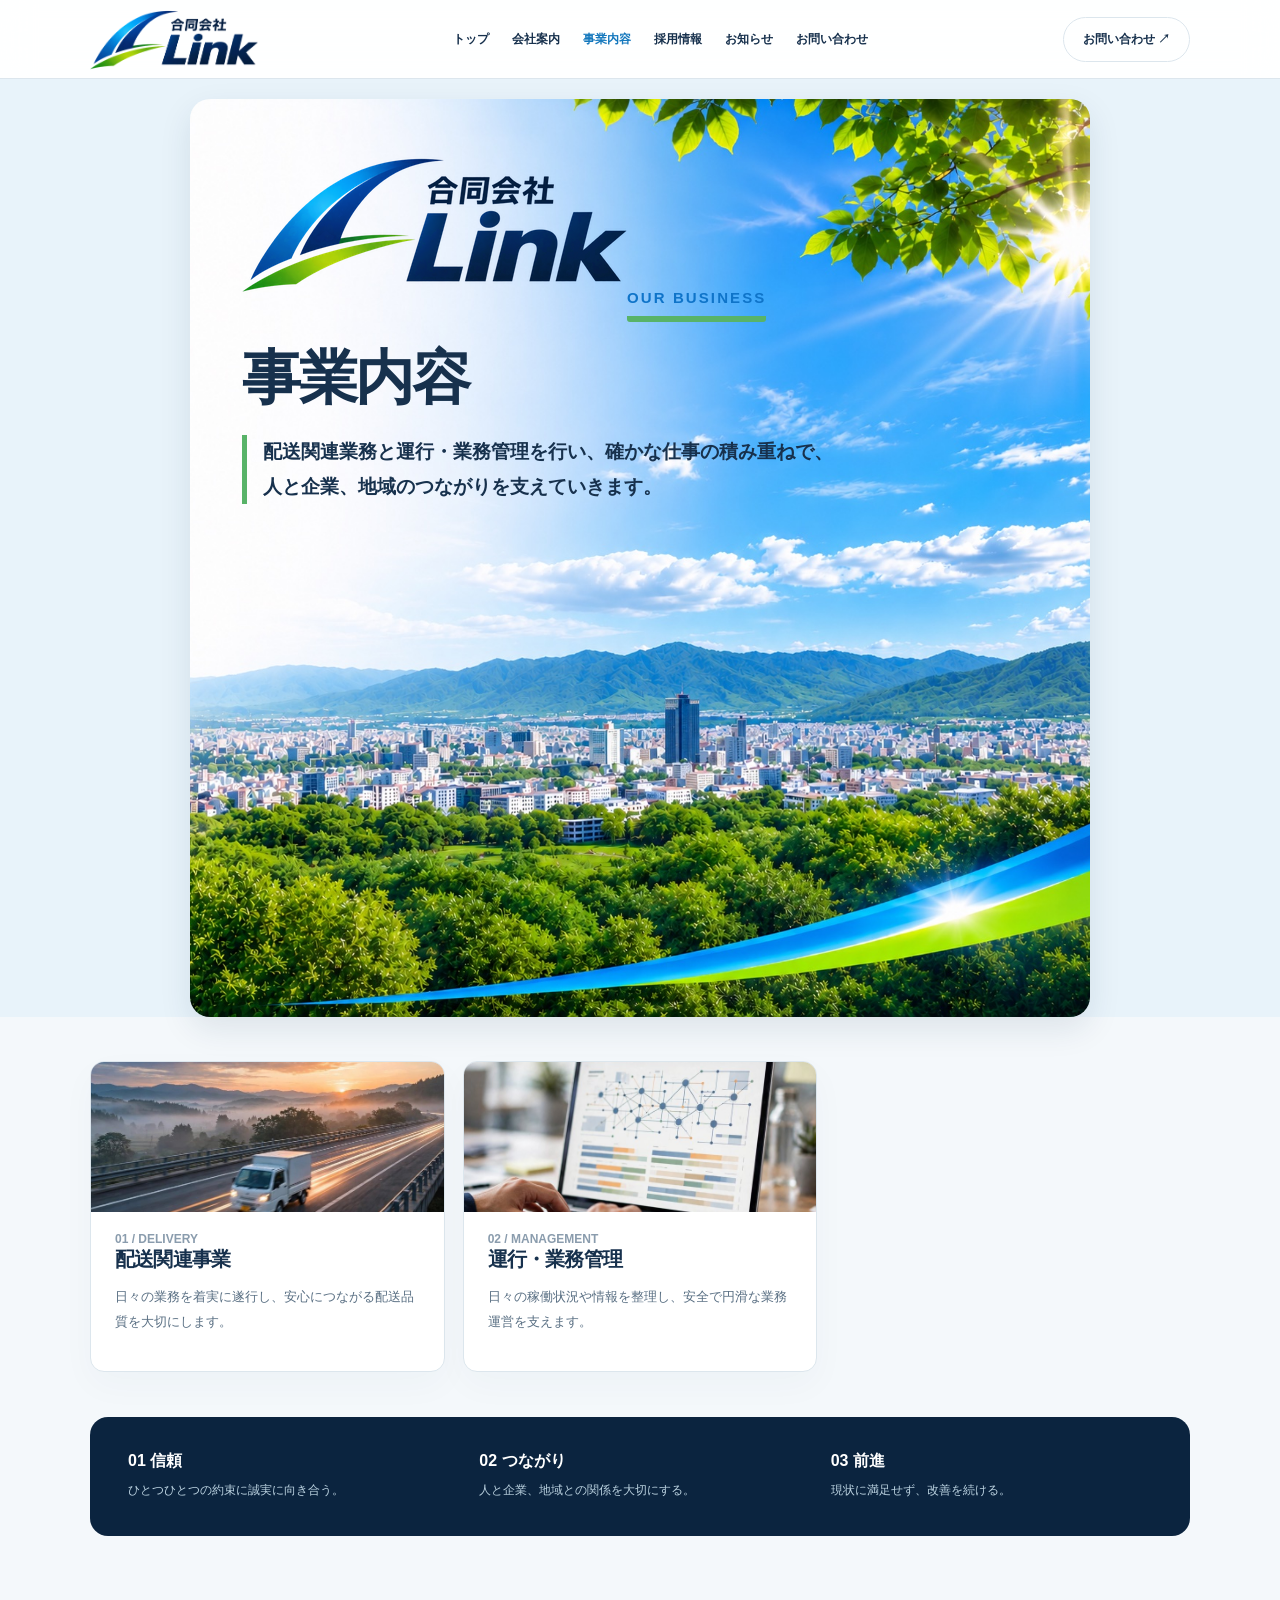
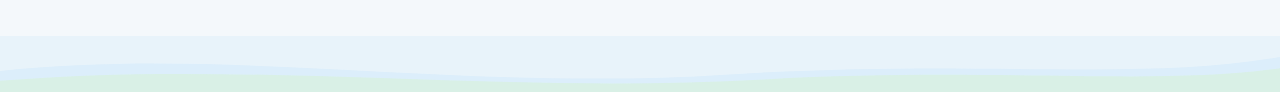
==== commit aaabfd6a: "事業ページ：ロゴを見出しパネル内へ配置し、小見出しバーを調整" ====
--- a/business.html
+++ b/business.html
@@ -10,10 +10,10 @@
 <link rel="stylesheet" href="assets/style.css">
 </head>
 <body>
-<header><div class="wrap head"><a class="brand" href="index.html" aria-label="トップに戻る"><img src="assets/logo.png" alt="合同会社Linkロゴ"></a><nav class="nav" aria-label="メインナビ"><a href="index.html">トップ</a><a href="company.html">会社案内</a><a href="business.html" aria-current="page">事業内容</a><a href="recruit.html">採用情報</a><a href="news.html">お知らせ</a><a href="contact.html">お問い合わせ</a><a href="privacy.html">プライバシーポリシー</a></nav><a class="head-cta" href="contact.html">お問い合わせ ↗</a><details class="mobile"><summary aria-label="メニューを開く">☰</summary><nav class="mobile-links" aria-label="モバイルメニュー"><a href="index.html">トップ<span aria-hidden="true">↗</span></a><a href="company.html">会社案内<span aria-hidden="true">↗</span></a><a href="business.html" aria-current="page">事業内容<span aria-hidden="true">↗</span></a><a href="recruit.html">採用情報<span aria-hidden="true">↗</span></a><a href="news.html">お知らせ<span aria-hidden="true">↗</span></a><a href="contact.html">お問い合わせ<span aria-hidden="true">↗</span></a><a href="privacy.html">プライバシーポリシー<span aria-hidden="true">↗</span></a></nav></details></div></header>
+<header class="no-brand"><div class="wrap head"><a class="brand" href="index.html" aria-label="トップに戻る"><img src="assets/logo.png" alt="合同会社Linkロゴ"></a><nav class="nav" aria-label="メインナビ"><a href="index.html">トップ</a><a href="company.html">会社案内</a><a href="business.html" aria-current="page">事業内容</a><a href="recruit.html">採用情報</a><a href="news.html">お知らせ</a><a href="contact.html">お問い合わせ</a><a href="privacy.html">プライバシーポリシー</a></nav><a class="head-cta" href="contact.html">お問い合わせ ↗</a><details class="mobile"><summary aria-label="メニューを開く">☰</summary><nav class="mobile-links" aria-label="モバイルメニュー"><a href="index.html">トップ<span aria-hidden="true">↗</span></a><a href="company.html">会社案内<span aria-hidden="true">↗</span></a><a href="business.html" aria-current="page">事業内容<span aria-hidden="true">↗</span></a><a href="recruit.html">採用情報<span aria-hidden="true">↗</span></a><a href="news.html">お知らせ<span aria-hidden="true">↗</span></a><a href="contact.html">お問い合わせ<span aria-hidden="true">↗</span></a><a href="privacy.html">プライバシーポリシー<span aria-hidden="true">↗</span></a></nav></details></div></header>
 <!-- ===== ここから編集OK：事業内容の文章・カード ===== -->
 <div class="page-head tall"><div class="ph-bg ph-biz" style="background-image:url('assets/original-business-tall.jpg')" role="img" aria-label="青空と街並みのイメージ"></div>
-<div class="wrap ph-in"><div class="eyebrow">OUR BUSINESS</div><h2 class="section-title">事業内容</h2><p class="lead" data-bind="lead">配送関連業務と運行・業務管理を行い、確かな仕事の積み重ねで、人と企業、地域のつながりを支えていきます。</p></div></div><section id="business" class="soft"><div class="wrap"><div class="cards"><article class="card"><img class="card-thumb" src="assets/card-delivery.jpg" alt="配送トラックのイメージ"><small>01 / DELIVERY</small><h3 data-bind="card1Title">配送関連事業</h3><p data-bind="card1Text">日々の業務を着実に遂行し、安心につながる配送品質を大切にします。</p></article><article class="card"><img class="card-thumb" src="assets/card-management.jpg" alt="業務管理のイメージ"><small>02 / MANAGEMENT</small><h3 data-bind="card2Title">運行・業務管理</h3><p data-bind="card2Text">日々の稼働状況や情報を整理し、安全で円滑な業務運営を支えます。</p></article></div><div class="banner"><div><b data-bind="banner1Title">01 信頼</b><span data-bind="banner1Text">ひとつひとつの約束に誠実に向き合う。</span></div><div><b data-bind="banner2Title">02 つながり</b><span data-bind="banner2Text">人と企業、地域との関係を大切にする。</span></div><div><b data-bind="banner3Title">03 前進</b><span data-bind="banner3Text">現状に満足せず、改善を続ける。</span></div></div></div></section><div class="page-wave" aria-hidden="true"><svg viewBox="0 0 1440 80" preserveAspectRatio="none"><path d="M0,50 C260,15 520,80 820,55 C1100,32 1280,66 1440,30 L1440,80 L0,80 Z" fill="#dceefb"/><path d="M0,64 C280,34 560,84 860,62 C1120,44 1300,72 1440,46 L1440,80 L0,80 Z" fill="#d9f2e2" opacity=".8"/></svg></div>
+<div class="wrap ph-in"><img class="ph-logo" src="assets/logo.png" alt="合同会社Linkロゴ"><div class="eyebrow">OUR BUSINESS</div><h2 class="section-title">事業内容</h2><p class="lead" data-bind="lead">配送関連業務と運行・業務管理を行い、確かな仕事の積み重ねで、人と企業、地域のつながりを支えていきます。</p></div></div><section id="business" class="soft"><div class="wrap"><div class="cards"><article class="card"><img class="card-thumb" src="assets/card-delivery.jpg" alt="配送トラックのイメージ"><small>01 / DELIVERY</small><h3 data-bind="card1Title">配送関連事業</h3><p data-bind="card1Text">日々の業務を着実に遂行し、安心につながる配送品質を大切にします。</p></article><article class="card"><img class="card-thumb" src="assets/card-management.jpg" alt="業務管理のイメージ"><small>02 / MANAGEMENT</small><h3 data-bind="card2Title">運行・業務管理</h3><p data-bind="card2Text">日々の稼働状況や情報を整理し、安全で円滑な業務運営を支えます。</p></article></div><div class="banner"><div><b data-bind="banner1Title">01 信頼</b><span data-bind="banner1Text">ひとつひとつの約束に誠実に向き合う。</span></div><div><b data-bind="banner2Title">02 つながり</b><span data-bind="banner2Text">人と企業、地域との関係を大切にする。</span></div><div><b data-bind="banner3Title">03 前進</b><span data-bind="banner3Text">現状に満足せず、改善を続ける。</span></div></div></div></section><div class="page-wave" aria-hidden="true"><svg viewBox="0 0 1440 80" preserveAspectRatio="none"><path d="M0,50 C260,15 520,80 820,55 C1100,32 1280,66 1440,30 L1440,80 L0,80 Z" fill="#dceefb"/><path d="M0,64 C280,34 560,84 860,62 C1120,44 1300,72 1440,46 L1440,80 L0,80 Z" fill="#d9f2e2" opacity=".8"/></svg></div>
 <!-- ===== ここまで ===== -->
 <!-- 編集メモ：文章は content/business.json にあります。Pages CMSのフォームからコードなしで編集できます（このHTML内の文章は、読み込めないときの予備表示です） -->
 
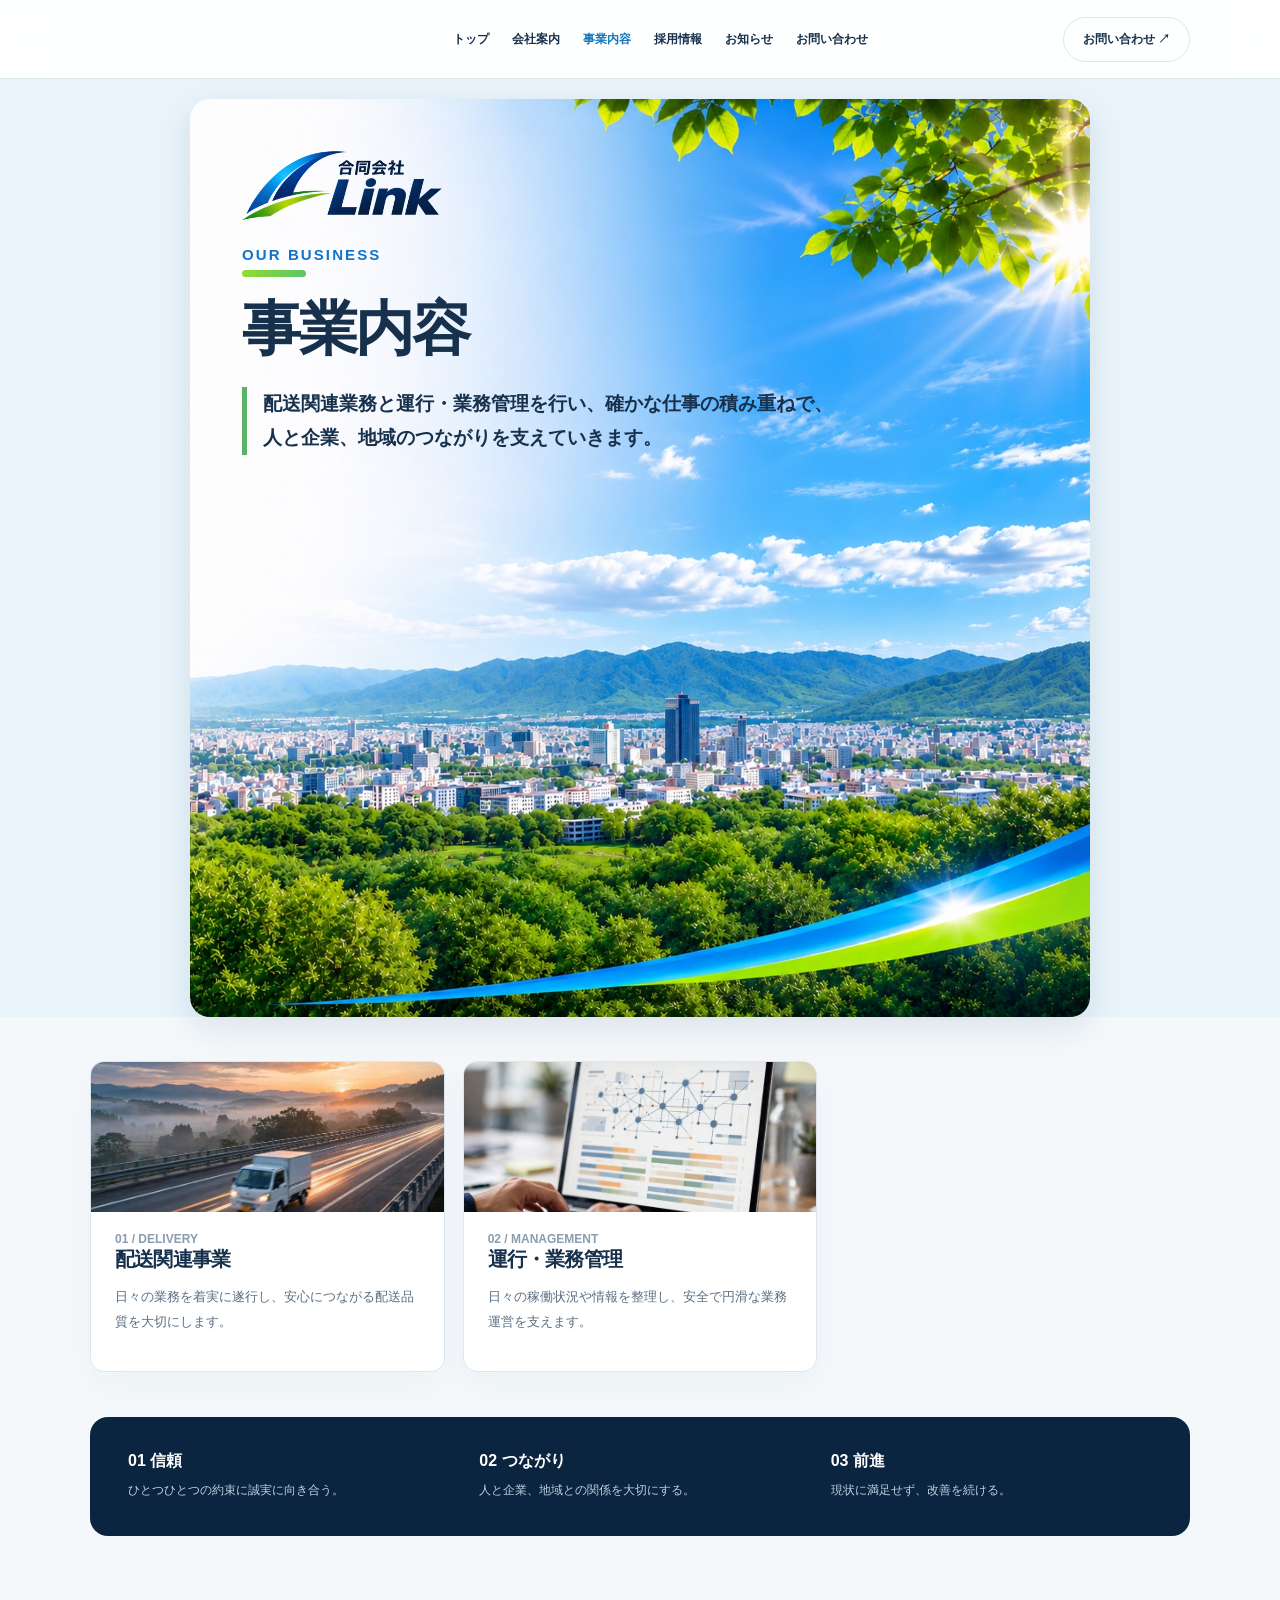
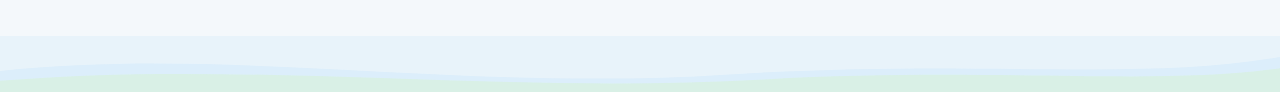
==== commit f524be02: "バナー文言を差し替え（事業リード新文言・お知らせ／プライバシーにリード追加）" ====
--- a/business.html
+++ b/business.html
@@ -13,7 +13,7 @@
 <header class="no-brand"><div class="wrap head"><a class="brand" href="index.html" aria-label="トップに戻る"><img src="assets/logo.png" alt="合同会社Linkロゴ"></a><nav class="nav" aria-label="メインナビ"><a href="index.html">トップ</a><a href="company.html">会社案内</a><a href="business.html" aria-current="page">事業内容</a><a href="recruit.html">採用情報</a><a href="news.html">お知らせ</a><a href="contact.html">お問い合わせ</a><a href="privacy.html">プライバシーポリシー</a></nav><a class="head-cta" href="contact.html">お問い合わせ ↗</a><details class="mobile"><summary aria-label="メニューを開く">☰</summary><nav class="mobile-links" aria-label="モバイルメニュー"><a href="index.html">トップ<span aria-hidden="true">↗</span></a><a href="company.html">会社案内<span aria-hidden="true">↗</span></a><a href="business.html" aria-current="page">事業内容<span aria-hidden="true">↗</span></a><a href="recruit.html">採用情報<span aria-hidden="true">↗</span></a><a href="news.html">お知らせ<span aria-hidden="true">↗</span></a><a href="contact.html">お問い合わせ<span aria-hidden="true">↗</span></a><a href="privacy.html">プライバシーポリシー<span aria-hidden="true">↗</span></a></nav></details></div></header>
 <!-- ===== ここから編集OK：事業内容の文章・カード ===== -->
 <div class="page-head tall"><div class="ph-bg ph-biz" style="background-image:url('assets/original-business-tall.jpg')" role="img" aria-label="青空と街並みのイメージ"></div>
-<div class="wrap ph-in"><img class="ph-logo" src="assets/logo.png" alt="合同会社Linkロゴ"><div class="eyebrow">OUR BUSINESS</div><h2 class="section-title">事業内容</h2><p class="lead" data-bind="lead">配送関連業務と運行・業務管理を行い、確かな仕事の積み重ねで、人と企業、地域のつながりを支えていきます。</p></div></div><section id="business" class="soft"><div class="wrap"><div class="cards"><article class="card"><img class="card-thumb" src="assets/card-delivery.jpg" alt="配送トラックのイメージ"><small>01 / DELIVERY</small><h3 data-bind="card1Title">配送関連事業</h3><p data-bind="card1Text">日々の業務を着実に遂行し、安心につながる配送品質を大切にします。</p></article><article class="card"><img class="card-thumb" src="assets/card-management.jpg" alt="業務管理のイメージ"><small>02 / MANAGEMENT</small><h3 data-bind="card2Title">運行・業務管理</h3><p data-bind="card2Text">日々の稼働状況や情報を整理し、安全で円滑な業務運営を支えます。</p></article></div><div class="banner"><div><b data-bind="banner1Title">01 信頼</b><span data-bind="banner1Text">ひとつひとつの約束に誠実に向き合う。</span></div><div><b data-bind="banner2Title">02 つながり</b><span data-bind="banner2Text">人と企業、地域との関係を大切にする。</span></div><div><b data-bind="banner3Title">03 前進</b><span data-bind="banner3Text">現状に満足せず、改善を続ける。</span></div></div></div></section><div class="page-wave" aria-hidden="true"><svg viewBox="0 0 1440 80" preserveAspectRatio="none"><path d="M0,50 C260,15 520,80 820,55 C1100,32 1280,66 1440,30 L1440,80 L0,80 Z" fill="#dceefb"/><path d="M0,64 C280,34 560,84 860,62 C1120,44 1300,72 1440,46 L1440,80 L0,80 Z" fill="#d9f2e2" opacity=".8"/></svg></div>
+<div class="wrap ph-in"><img class="ph-logo" src="assets/logo.png" alt="合同会社Linkロゴ"><div class="eyebrow">OUR BUSINESS</div><h2 class="section-title">事業内容</h2><p class="lead" data-bind="lead">つながる力を大切に、事業の可能性を広げながら、地域とともに発展していきます。</p></div></div><section id="business" class="soft"><div class="wrap"><div class="cards"><article class="card"><img class="card-thumb" src="assets/card-delivery.jpg" alt="配送トラックのイメージ"><small>01 / DELIVERY</small><h3 data-bind="card1Title">配送関連事業</h3><p data-bind="card1Text">日々の業務を着実に遂行し、安心につながる配送品質を大切にします。</p></article><article class="card"><img class="card-thumb" src="assets/card-management.jpg" alt="業務管理のイメージ"><small>02 / MANAGEMENT</small><h3 data-bind="card2Title">運行・業務管理</h3><p data-bind="card2Text">日々の稼働状況や情報を整理し、安全で円滑な業務運営を支えます。</p></article></div><div class="banner"><div><b data-bind="banner1Title">01 信頼</b><span data-bind="banner1Text">ひとつひとつの約束に誠実に向き合う。</span></div><div><b data-bind="banner2Title">02 つながり</b><span data-bind="banner2Text">人と企業、地域との関係を大切にする。</span></div><div><b data-bind="banner3Title">03 前進</b><span data-bind="banner3Text">現状に満足せず、改善を続ける。</span></div></div></div></section><div class="page-wave" aria-hidden="true"><svg viewBox="0 0 1440 80" preserveAspectRatio="none"><path d="M0,50 C260,15 520,80 820,55 C1100,32 1280,66 1440,30 L1440,80 L0,80 Z" fill="#dceefb"/><path d="M0,64 C280,34 560,84 860,62 C1120,44 1300,72 1440,46 L1440,80 L0,80 Z" fill="#d9f2e2" opacity=".8"/></svg></div>
 <!-- ===== ここまで ===== -->
 <!-- 編集メモ：文章は content/business.json にあります。Pages CMSのフォームからコードなしで編集できます（このHTML内の文章は、読み込めないときの予備表示です） -->
 
--- a/assets/style.css
+++ b/assets/style.css
@@ -179,9 +179,17 @@
 .page-head.tall .section-title{font-size:clamp(44px,4.6vw,64px)}
 .page-head.tall .ph-bg::after{background:none}
 .page-head.tall .ph-biz{background-position:50% 50%}
+.page-head.tall .ph-bg{background-position:50% 50%}
 @media (max-width:700px){
 .page-head.tall{width:calc(100% - 24px);min-height:0}
 .page-head.tall .ph-in{padding-top:30px}
 .page-head.tall .ph-bg::after{background:linear-gradient(180deg,rgba(255,255,255,.75) 0%,rgba(255,255,255,.58) 34%,rgba(255,255,255,.3) 54%,rgba(255,255,255,0) 70%)}
 .page-head.tall .section-title,.page-head.tall .lead{text-shadow:0 1px 12px rgba(255,255,255,.7),0 0 3px rgba(255,255,255,.85)}
 }
+
+/* ===== Logo inside the tall header (2026-11-05, Yfut decision) ===== */
+header.no-brand .brand{visibility:hidden}
+.ph-logo{display:block;width:200px;height:auto;margin-bottom:20px}
+.page-head.tall .eyebrow{border-bottom:none;padding-bottom:0;margin-bottom:26px;position:relative}
+.page-head.tall .eyebrow::after{content:"";position:absolute;left:0;bottom:-14px;width:64px;height:7px;border-radius:99px;background:linear-gradient(90deg,#8edd2e,#5fc46a)}
+@media (max-width:700px){.ph-logo{width:128px;margin-bottom:16px}}
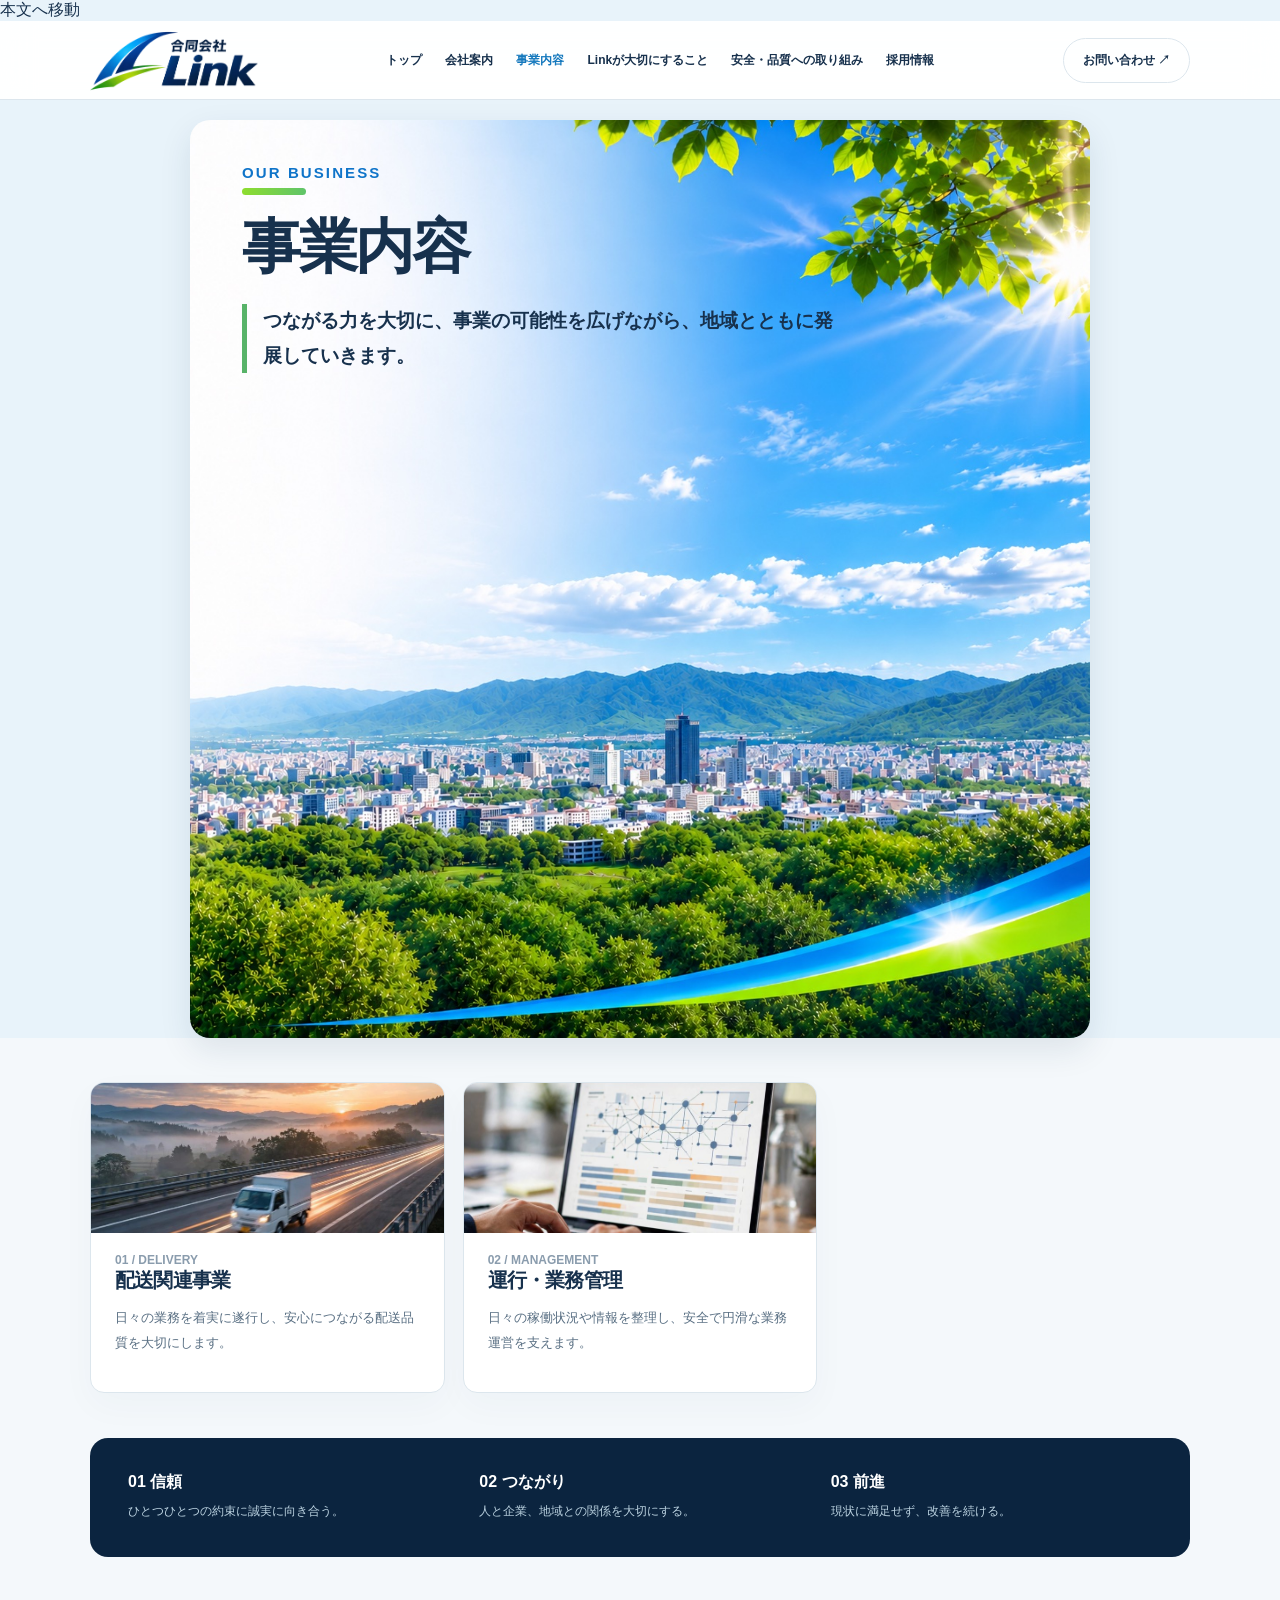
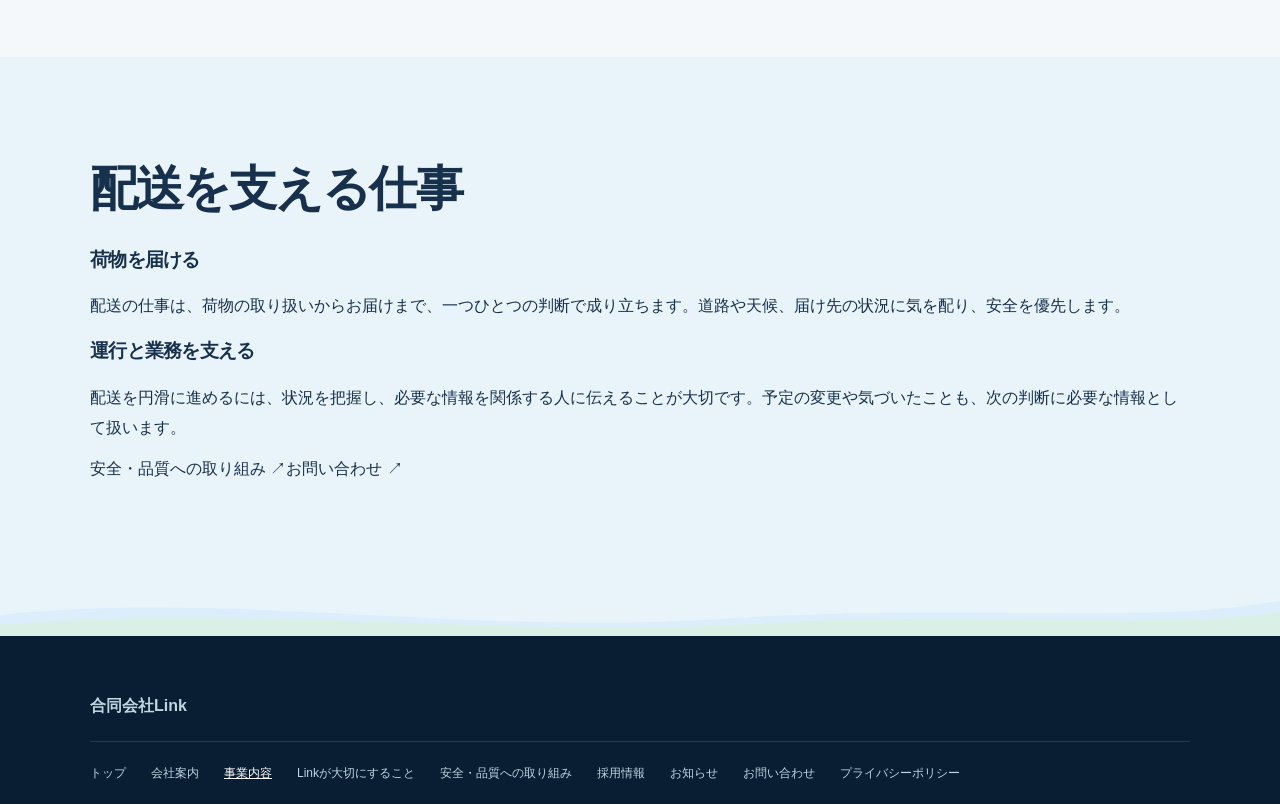
==== commit cc17e399: "v2 preview: 9-page working copy" ====
--- a/business.html
+++ b/business.html
@@ -10,13 +10,29 @@
 <link rel="stylesheet" href="assets/style.css">
 </head>
 <body>
-<header class="no-brand"><div class="wrap head"><a class="brand" href="index.html" aria-label="トップに戻る"><img src="assets/logo.png" alt="合同会社Linkロゴ"></a><nav class="nav" aria-label="メインナビ"><a href="index.html">トップ</a><a href="company.html">会社案内</a><a href="business.html" aria-current="page">事業内容</a><a href="recruit.html">採用情報</a><a href="news.html">お知らせ</a><a href="contact.html">お問い合わせ</a><a href="privacy.html">プライバシーポリシー</a></nav><a class="head-cta" href="contact.html">お問い合わせ ↗</a><details class="mobile"><summary aria-label="メニューを開く">☰</summary><nav class="mobile-links" aria-label="モバイルメニュー"><a href="index.html">トップ<span aria-hidden="true">↗</span></a><a href="company.html">会社案内<span aria-hidden="true">↗</span></a><a href="business.html" aria-current="page">事業内容<span aria-hidden="true">↗</span></a><a href="recruit.html">採用情報<span aria-hidden="true">↗</span></a><a href="news.html">お知らせ<span aria-hidden="true">↗</span></a><a href="contact.html">お問い合わせ<span aria-hidden="true">↗</span></a><a href="privacy.html">プライバシーポリシー<span aria-hidden="true">↗</span></a></nav></details></div></header>
+<a class="skip-link" href="#main">本文へ移動</a>
+<header><div class="wrap head"><a class="brand" href="index.html" aria-label="トップに戻る"><img src="assets/logo.png" alt="合同会社Linkロゴ"></a><nav class="nav" aria-label="メインナビ"><a href="index.html">トップ</a><a href="company.html">会社案内</a><a href="business.html" aria-current="page">事業内容</a><a href="values.html">Linkが大切にすること</a><a href="quality.html">安全・品質への取り組み</a><a href="recruit.html">採用情報</a><a href="news.html">お知らせ</a></nav><a class="head-cta" href="contact.html">お問い合わせ ↗</a><details class="mobile"><summary aria-label="メニューを開く">☰</summary><nav class="mobile-links" aria-label="モバイルメニュー"><a href="index.html">トップ<span aria-hidden="true">↗</span></a><a href="company.html">会社案内<span aria-hidden="true">↗</span></a><a href="business.html" aria-current="page">事業内容<span aria-hidden="true">↗</span></a><a href="values.html">Linkが大切にすること<span aria-hidden="true">↗</span></a><a href="quality.html">安全・品質への取り組み<span aria-hidden="true">↗</span></a><a href="recruit.html">採用情報<span aria-hidden="true">↗</span></a><a href="news.html">お知らせ<span aria-hidden="true">↗</span></a><a href="contact.html">お問い合わせ<span aria-hidden="true">↗</span></a><a href="privacy.html">プライバシーポリシー<span aria-hidden="true">↗</span></a></nav></details></div></header>
+<div class="page-scroll">
+<main id="main">
 <!-- ===== ここから編集OK：事業内容の文章・カード ===== -->
 <div class="page-head tall"><div class="ph-bg ph-biz" style="background-image:url('assets/original-business-tall.jpg')" role="img" aria-label="青空と街並みのイメージ"></div>
-<div class="wrap ph-in"><img class="ph-logo" src="assets/logo.png" alt="合同会社Linkロゴ"><div class="eyebrow">OUR BUSINESS</div><h2 class="section-title">事業内容</h2><p class="lead" data-bind="lead">つながる力を大切に、事業の可能性を広げながら、地域とともに発展していきます。</p></div></div><section id="business" class="soft"><div class="wrap"><div class="cards"><article class="card"><img class="card-thumb" src="assets/card-delivery.jpg" alt="配送トラックのイメージ"><small>01 / DELIVERY</small><h3 data-bind="card1Title">配送関連事業</h3><p data-bind="card1Text">日々の業務を着実に遂行し、安心につながる配送品質を大切にします。</p></article><article class="card"><img class="card-thumb" src="assets/card-management.jpg" alt="業務管理のイメージ"><small>02 / MANAGEMENT</small><h3 data-bind="card2Title">運行・業務管理</h3><p data-bind="card2Text">日々の稼働状況や情報を整理し、安全で円滑な業務運営を支えます。</p></article></div><div class="banner"><div><b data-bind="banner1Title">01 信頼</b><span data-bind="banner1Text">ひとつひとつの約束に誠実に向き合う。</span></div><div><b data-bind="banner2Title">02 つながり</b><span data-bind="banner2Text">人と企業、地域との関係を大切にする。</span></div><div><b data-bind="banner3Title">03 前進</b><span data-bind="banner3Text">現状に満足せず、改善を続ける。</span></div></div></div></section><div class="page-wave" aria-hidden="true"><svg viewBox="0 0 1440 80" preserveAspectRatio="none"><path d="M0,50 C260,15 520,80 820,55 C1100,32 1280,66 1440,30 L1440,80 L0,80 Z" fill="#dceefb"/><path d="M0,64 C280,34 560,84 860,62 C1120,44 1300,72 1440,46 L1440,80 L0,80 Z" fill="#d9f2e2" opacity=".8"/></svg></div>
+<div class="wrap ph-in"><div class="eyebrow">OUR BUSINESS</div><h1 class="section-title">事業内容</h1><p class="lead" data-bind="lead">つながる力を大切に、事業の可能性を広げながら、地域とともに発展していきます。</p></div></div><section id="business" class="soft"><div class="wrap"><div class="cards"><article class="card"><img class="card-thumb" src="assets/card-delivery.jpg" alt="配送トラックのイメージ"><small>01 / DELIVERY</small><h3 data-bind="card1Title">配送関連事業</h3><p data-bind="card1Text">日々の業務を着実に遂行し、安心につながる配送品質を大切にします。</p></article><article class="card"><img class="card-thumb" src="assets/card-management.jpg" alt="業務管理のイメージ"><small>02 / MANAGEMENT</small><h3 data-bind="card2Title">運行・業務管理</h3><p data-bind="card2Text">日々の稼働状況や情報を整理し、安全で円滑な業務運営を支えます。</p></article></div><div class="banner"><div><b data-bind="banner1Title">01 信頼</b><span data-bind="banner1Text">ひとつひとつの約束に誠実に向き合う。</span></div><div><b data-bind="banner2Title">02 つながり</b><span data-bind="banner2Text">人と企業、地域との関係を大切にする。</span></div><div><b data-bind="banner3Title">03 前進</b><span data-bind="banner3Text">現状に満足せず、改善を続ける。</span></div></div></div></section><section class="editorial" aria-labelledby="editorial-title">
+  <div class="wrap">
+    <h2 id="editorial-title" class="section-title" data-bind="detailTitle">配送を支える仕事</h2>
+    <div class="editorial-grid">
+      <article class="editorial-card"><h3 data-bind="detail1Title">荷物を届ける</h3><p data-bind="detail1Text">配送の仕事は、荷物の取り扱いからお届けまで、一つひとつの判断で成り立ちます。道路や天候、届け先の状況に気を配り、安全を優先します。</p></article>
+      <article class="editorial-card"><h3 data-bind="detail2Title">運行と業務を支える</h3><p data-bind="detail2Text">配送を円滑に進めるには、状況を把握し、必要な情報を関係する人に伝えることが大切です。予定の変更や気づいたことも、次の判断に必要な情報として扱います。</p></article>
+    </div>
+    <nav class="editorial-links" aria-label="関連ページ"><a href="quality.html">安全・品質への取り組み <span aria-hidden="true">↗</span></a><a href="contact.html">お問い合わせ <span aria-hidden="true">↗</span></a></nav>
+  </div>
+</section>
+<div class="page-wave" aria-hidden="true"><svg viewBox="0 0 1440 80" preserveAspectRatio="none"><path d="M0,50 C260,15 520,80 820,55 C1100,32 1280,66 1440,30 L1440,80 L0,80 Z" fill="#dceefb"/><path d="M0,64 C280,34 560,84 860,62 C1120,44 1300,72 1440,46 L1440,80 L0,80 Z" fill="#d9f2e2" opacity=".8"/></svg></div>
 <!-- ===== ここまで ===== -->
 <!-- 編集メモ：文章は content/business.json にあります。Pages CMSのフォームからコードなしで編集できます（このHTML内の文章は、読み込めないときの予備表示です） -->
 
+</main>
+<footer class="site-footer"><div class="wrap"><strong>合同会社Link</strong><nav class="links" aria-label="フッターナビ"><a href="index.html">トップ</a><a href="company.html">会社案内</a><a href="business.html" aria-current="page">事業内容</a><a href="values.html">Linkが大切にすること</a><a href="quality.html">安全・品質への取り組み</a><a href="recruit.html">採用情報</a><a href="news.html">お知らせ</a><a href="contact.html">お問い合わせ</a><a href="privacy.html">プライバシーポリシー</a></nav></div></footer>
+</div>
 <script src="assets/content.js" data-content="business"></script>
 </body>
 </html>
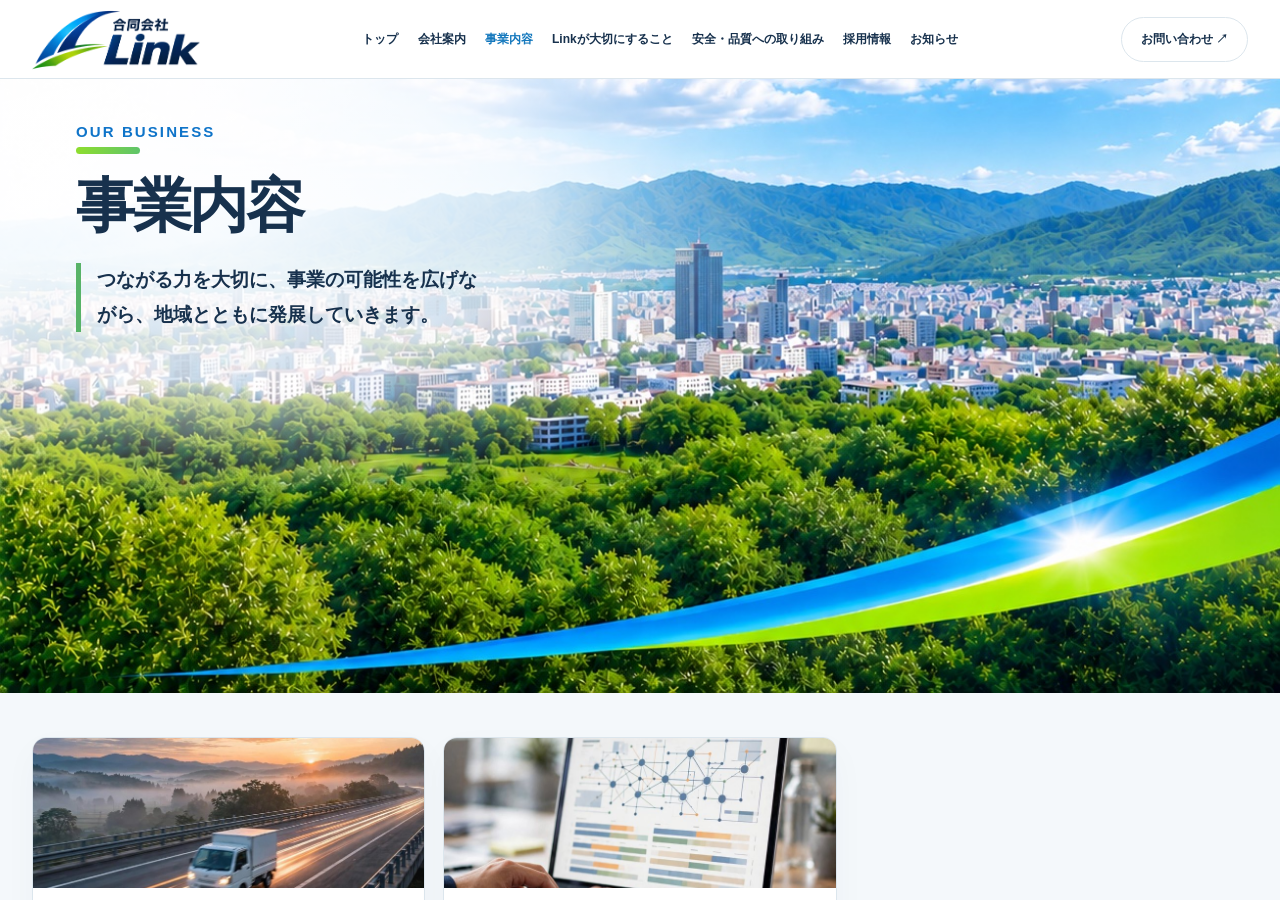
==== commit b604e37a: "Formal launch: remove noindex, add robots.txt and sitemap.xml" ====
--- a/business.html
+++ b/business.html
@@ -3,8 +3,6 @@
 <head>
 <meta charset="utf-8">
 <meta name="viewport" content="width=device-width,initial-scale=1,viewport-fit=cover">
-<!-- 公開準備中：検索に出したくない間は noindex のまま。本公開のときにこの行を削除する -->
-<meta name="robots" content="noindex,follow">
 <meta name="theme-color" content="#0b243f">
 <title>事業内容 | 合同会社Link</title>
 <link rel="stylesheet" href="assets/style.css">
--- a/assets/style.css
+++ b/assets/style.css
@@ -1,18 +1,17 @@
 
 :root{--navy:#0b243f;--blue:#1478bd;--mint:#45b6a1;--green:#72c46b;--ink:#17314d;--sub:#596f83;--light:#f4f8fb;--line:#dce6ed}
-*{box-sizing:border-box}html{scroll-behavior:smooth;scroll-padding-top:88px}body{font-family:-apple-system,BlinkMacSystemFont,"Hiragino Kaku Gothic ProN","Yu Gothic",Meiryo,sans-serif;margin:0;color:var(--ink);background:white;-webkit-font-smoothing:antialiased}a{color:inherit;text-decoration:none}h1,h2,h3,p{margin-top:0}h1,h2,h3{letter-spacing:-.04em}p{line-height:1.9}.wrap{width:min(1100px,calc(100% - 56px));margin:auto}
-header{position:sticky;top:0;z-index:99;background:rgba(255,255,255,.96);backdrop-filter:blur(16px);border-bottom:1px solid var(--line)}.head{min-height:78px;display:flex;align-items:center;gap:25px;justify-content:space-between}.brand img{display:block;width:168px;height:auto}.nav{display:flex;gap:23px;align-items:center}.nav a{font-size:12px;font-weight:700;white-space:nowrap}.nav a:hover{color:var(--blue)}.nav a:last-child{display:none}.head-cta{border-radius:100px;padding:13px 19px;border:1px solid var(--line);font-size:12px;font-weight:750}.head-cta:hover{background:var(--navy);color:white}.mobile{display:none}.mobile summary{cursor:pointer;list-style:none;font-size:26px;line-height:1;padding:8px 10px}.mobile summary::-webkit-details-marker{display:none}.mobile[open] .mobile-links{position:absolute;top:78px;left:0;right:0;background:#fff;border-bottom:1px solid var(--line);padding:14px 26px 18px;box-shadow:0 20px 25px #11284116}.mobile-links a{display:flex;padding:14px 4px;justify-content:space-between;font-size:14px;font-weight:700;border-bottom:1px solid #edf2f6}.mobile-links a:last-child{border:0}.mobile-links span{color:var(--blue)}
-section{scroll-margin-top:88px}section:not(.hero){padding:100px 0}.eyebrow{font-size:11px;letter-spacing:.19em;font-weight:800;color:var(--blue);display:flex;align-items:center;gap:12px;margin-bottom:16px}.eyebrow:before{content:'';width:24px;height:2px;background:linear-gradient(90deg,var(--blue),var(--green))}.hero{position:relative;background:linear-gradient(114deg,#091f38,#12416a 75%,#153b53);overflow:hidden;color:white;min-height:610px}.hero-inner{min-height:610px;display:flex;align-items:center;position:relative;z-index:2}.hero-copy{max-width:755px;padding:92px 0}.hero .eyebrow{color:#b1d1df}.hero h1{font-size:clamp(43px,6.7vw,78px);line-height:1.28;margin:30px 0 27px;font-weight:850}.hero h1 em{font-style:normal;color:#8bdfbc}.hero p{color:#c5d9e5;max-width:630px;font-size:15px}.hero-circle{position:absolute;width:660px;height:660px;border:1px solid #8ac9de30;border-radius:50%;right:-220px;top:-110px;box-shadow:0 0 0 85px #ffffff09,0 0 0 190px #ffffff04}.hero-line{position:absolute;width:500px;height:65px;right:-68px;top:290px;background:linear-gradient(95deg,transparent,#1d95d8 43%,#55d2b2);transform:rotate(-35deg);border-radius:80% 10% 80% 30%;opacity:.65}.hero-line.two{top:355px;width:490px;height:42px;background:linear-gradient(95deg,transparent,#41c886,#bcdf72);opacity:.65}.bottom-glow{position:absolute;bottom:0;height:5px;width:100%;background:linear-gradient(90deg,#177fd0,#43b6c4,#81c56b)}
+*{box-sizing:border-box}body{font-family:-apple-system,BlinkMacSystemFont,"Hiragino Kaku Gothic ProN","Yu Gothic",Meiryo,sans-serif;margin:0;color:var(--ink);background:white;-webkit-font-smoothing:antialiased}a{color:inherit;text-decoration:none}h1,h2,h3,p{margin-top:0}h1,h2,h3{letter-spacing:-.04em}p{line-height:1.9}.wrap{width:min(1100px,calc(100% - 56px));margin:auto}
+header{position:relative;z-index:99;background:#fff;border-bottom:1px solid var(--line)}.head{min-height:78px;display:flex;align-items:center;gap:25px;justify-content:space-between}.brand img{display:block;width:168px;height:auto}.nav{display:flex;gap:23px;align-items:center}.nav a{font-size:12px;font-weight:700;white-space:nowrap}.nav a:hover{color:var(--blue)}.nav a:last-child{display:none}.head-cta{border-radius:100px;padding:13px 19px;border:1px solid var(--line);font-size:12px;font-weight:750}.head-cta:hover{background:var(--navy);color:white}.mobile{display:none}.mobile summary{cursor:pointer;list-style:none;font-size:26px;line-height:1;padding:8px 10px}.mobile summary::-webkit-details-marker{display:none}.mobile[open] .mobile-links{position:absolute;top:100%;left:0;right:0;background:#fff;border-bottom:1px solid var(--line);padding:14px 26px 18px;box-shadow:0 20px 25px #11284116}.mobile-links a{display:flex;padding:14px 4px;justify-content:space-between;font-size:14px;font-weight:700;border-bottom:1px solid #edf2f6}.mobile-links a:last-child{border:0}.mobile-links span{color:var(--blue)}
+section:not(.hero){padding:100px 0}.eyebrow{font-size:11px;letter-spacing:.19em;font-weight:800;color:var(--blue);display:flex;align-items:center;gap:12px;margin-bottom:16px}.eyebrow:before{content:'';width:24px;height:2px;background:linear-gradient(90deg,var(--blue),var(--green))}.hero{position:relative;background:linear-gradient(114deg,#091f38,#12416a 75%,#153b53);overflow:hidden;color:white;min-height:610px}.hero-inner{min-height:610px;display:flex;align-items:center;position:relative;z-index:2}.hero-copy{max-width:755px;padding:92px 0}.hero .eyebrow{color:#b1d1df}.hero h1{font-size:clamp(43px,6.7vw,78px);line-height:1.28;margin:30px 0 27px;font-weight:850}.hero h1 em{font-style:normal;color:#8bdfbc}.hero p{color:#c5d9e5;max-width:630px;font-size:15px}.hero-circle{position:absolute;width:660px;height:660px;border:1px solid #8ac9de30;border-radius:50%;right:-220px;top:-110px;box-shadow:0 0 0 85px #ffffff09,0 0 0 190px #ffffff04}.hero-line{position:absolute;width:500px;height:65px;right:-68px;top:290px;background:linear-gradient(95deg,transparent,#1d95d8 43%,#55d2b2);transform:rotate(-35deg);border-radius:80% 10% 80% 30%;opacity:.65}.hero-line.two{top:355px;width:490px;height:42px;background:linear-gradient(95deg,transparent,#41c886,#bcdf72);opacity:.65}.bottom-glow{position:absolute;bottom:0;height:5px;width:100%;background:linear-gradient(90deg,#177fd0,#43b6c4,#81c56b)}
 .btn-row{display:flex;gap:13px;margin-top:30px;flex-wrap:wrap}.btn{display:inline-flex;gap:27px;align-items:center;justify-content:space-between;border-radius:9px;padding:15px 21px;background:#fff;color:var(--navy);font-size:13px;font-weight:850;min-width:180px;box-shadow:0 8px 30px #00112221;transition:transform .2s}.btn:hover{transform:translateY(-2px)}.btn.secondary{background:transparent;border:1px solid #c4e2f180;color:#fff;box-shadow:none}.btn.primary{background:var(--blue);color:#fff}.btn.arrowless{min-width:0}.section-title{font-size:clamp(30px,4vw,48px);line-height:1.35;margin-bottom:25px}.lead{color:var(--sub);font-size:14px;line-height:2}.split{display:grid;grid-template-columns:1.08fr .92fr;gap:70px;align-items:center}.graphic{height:375px;border-radius:22px;background:linear-gradient(135deg,#eef8fd,#e9f8f5);position:relative;overflow:hidden;display:flex;align-items:center;justify-content:center}.graphic:before{content:'';width:380px;height:380px;position:absolute;left:-170px;top:-170px;border:1px solid #a9d2e5;border-radius:50%;box-shadow:0 0 0 50px #b6dfef33,0 0 0 115px #b6dfef22}.graphic-card{position:relative;padding:30px 40px;background:white;border-radius:15px;box-shadow:0 16px 45px #19496717;max-width:85%}.graphic-card small{display:block;color:var(--blue);font-weight:800;letter-spacing:.15em;margin-bottom:17px}.graphic-card strong{font-size:25px}.graphic-name{position:absolute;right:20px;bottom:5px;font-size:110px;color:#206e9e17;font-weight:900}
 .soft{background:var(--light)}.cards{display:grid;grid-template-columns:repeat(3,1fr);gap:18px}.card{background:#fff;border:1px solid var(--line);border-radius:14px;padding:29px;box-shadow:0 13px 35px #15395408;min-height:258px;display:flex;flex-direction:column}.card small{color:#8a9cad;font-weight:800;font-size:12px}.card .num{height:49px;width:49px;background:#eaf6fc;color:#1988c1;border-radius:13px;display:grid;place-items:center;font-size:23px;margin:24px 0}.card h3{font-size:20px;margin-bottom:12px}.card p{font-size:13px;color:var(--sub)}.card a{font-weight:800;color:var(--blue);font-size:12px;margin-top:auto;padding-top:15px}.banner{display:grid;grid-template-columns:repeat(3,1fr);gap:30px;background:var(--navy);padding:34px 38px;border-radius:18px;color:white;margin-top:45px}.banner b{display:block;margin-bottom:8px}.banner span{color:#bbd2e0;font-size:12px;line-height:1.8}.panel{background:#fff;border:1px solid var(--line);border-radius:16px;padding:40px;box-shadow:0 12px 40px #1f4a6510}.two-col{display:grid;grid-template-columns:1fr 1fr;gap:22px}.data-list{list-style:none;padding:0}.data-list li{display:flex;gap:17px;padding:19px 0;border-bottom:1px solid var(--line);font-size:13px}.data-list strong{flex:0 0 120px}.data-list span{color:var(--sub)}.tag{font-size:12px;font-weight:800;color:var(--blue);display:inline-block;padding:7px 12px;background:#e9f4f9;border-radius:4px}.notice{border:1px solid var(--line);border-radius:12px;padding:30px;background:#fff}.notice h3{font-size:20px}.notice p{font-size:14px;color:var(--sub)}.notice .btn{box-shadow:none;border:1px solid var(--line)}.newsline{padding:26px 0;border-top:1px solid var(--line);border-bottom:1px solid var(--line);display:flex;align-items:center;gap:25px;font-size:14px}.newsline span{color:var(--sub)}.policy{font-size:13px;color:var(--sub)}.policy h3{color:var(--ink);margin:28px 0 8px}.privacy-note{padding:16px 18px;background:#f0f7fb;border-left:3px solid var(--blue);font-size:13px}.editnote{margin-top:28px;font-size:12px;color:var(--sub)}
 footer{background:#091d33;color:#c0d4e1;padding:60px 0 22px}footer img{width:160px;filter:brightness(0) invert(1);opacity:.95}footer p{font-size:12px;margin:17px 0 24px}footer .links{display:flex;gap:15px 25px;flex-wrap:wrap;border-top:1px solid #ffffff20;padding-top:23px;margin-top:24px;font-size:12px}footer small{display:block;color:#8aabbf;font-size:11px;margin-top:30px}.back{display:inline-block;margin-top:24px;color:var(--blue);font-weight:800;font-size:13px}
 @media(max-width:900px){.nav,.head-cta{display:none}.mobile{display:block}.split{gap:32px}.cards{gap:10px}.card{padding:21px}.banner{gap:10px}}
-@media(max-width:700px){html{scroll-padding-top:73px}section{scroll-margin-top:73px}.wrap{width:calc(100% - 40px)}.head{min-height:72px}.brand img{width:150px}.mobile[open] .mobile-links{top:72px}.hero,.hero-inner{min-height:540px}.hero-copy{padding:74px 0 87px}.hero h1{font-size:clamp(38px,10vw,54px);letter-spacing:-.065em}.hero p{font-size:13px}.hero-circle{right:-490px;opacity:.65}.hero-line{right:-290px;opacity:.35}.hero .btn{min-width:0}.btn-row{gap:10px}.btn{font-size:12px;padding:14px 16px;gap:14px}section:not(.hero){padding:72px 0}.split,.two-col{grid-template-columns:1fr;gap:32px}.graphic{height:260px}.graphic-card{padding:21px}.graphic-card strong{font-size:21px}.cards{grid-template-columns:1fr;gap:13px}.card{min-height:0}.card .num{margin:15px 0}.banner{grid-template-columns:1fr;padding:28px;gap:19px}.section-title{font-size:31px}.panel{padding:26px 22px}.data-list li{flex-direction:column;gap:4px}.data-list strong{flex:none}.newsline{flex-wrap:wrap;gap:13px}.mobile-links{max-height:74vh;overflow:auto}}
-@media(prefers-reduced-motion:reduce){html{scroll-behavior:auto}.btn{transition:none}}
+@media(max-width:700px){.wrap{width:calc(100% - 40px)}.head{min-height:72px}.brand img{width:150px}.hero,.hero-inner{min-height:540px}.hero-copy{padding:74px 0 87px}.hero h1{font-size:clamp(38px,10vw,54px);letter-spacing:-.065em}.hero p{font-size:13px}.hero-circle{right:-490px;opacity:.65}.hero-line{right:-290px;opacity:.35}.hero .btn{min-width:0}.btn-row{gap:10px}.btn{font-size:12px;padding:14px 16px;gap:14px}section:not(.hero){padding:72px 0}.split,.two-col{grid-template-columns:1fr;gap:32px}.graphic{height:260px}.graphic-card{padding:21px}.graphic-card strong{font-size:21px}.cards{grid-template-columns:1fr;gap:13px}.card{min-height:0}.card .num{margin:15px 0}.banner{grid-template-columns:1fr;padding:28px;gap:19px}.section-title{font-size:31px}.panel{padding:26px 22px}.data-list li{flex-direction:column;gap:4px}.data-list strong{flex:none}.newsline{flex-wrap:wrap;gap:13px}.mobile-links{max-height:74vh;overflow:auto}}
+@media(prefers-reduced-motion:reduce){.btn{transition:none}}
 
 /* --- スマホメニュー改善（2026-11-03）: 横スクロールの上書きを廃止し、元のハンバーガーメニューに戻した ---
-   900px以下では .nav と .head-cta を隠し .mobile（☰）を表示するルール（上の @media）がそのまま効く。
-   ヘッダーは1行に戻るため、隠れていた scroll-padding の上書き（125px）も不要。 */
+   900px以下では .nav と .head-cta を隠し .mobile（☰）を表示する。 */
 
 /* --- ページ分け用に追加（2026-11-03）: 今いるページをメニューで色付け --- */
 .nav a[aria-current="page"],.mobile-links a[aria-current="page"]{color:var(--blue)}
@@ -187,9 +186,104 @@
 .page-head.tall .section-title,.page-head.tall .lead{text-shadow:0 1px 12px rgba(255,255,255,.7),0 0 3px rgba(255,255,255,.85)}
 }
 
-/* ===== Logo inside the tall header (2026-11-05, Yfut decision) ===== */
-header.no-brand .brand{visibility:hidden}
-.ph-logo{display:block;width:200px;height:auto;margin-bottom:20px}
+/* Accent underline for the banner label. */
 .page-head.tall .eyebrow{border-bottom:none;padding-bottom:0;margin-bottom:26px;position:relative}
 .page-head.tall .eyebrow::after{content:"";position:absolute;left:0;bottom:-14px;width:64px;height:7px;border-radius:99px;background:linear-gradient(90deg,#8edd2e,#5fc46a)}
-@media (max-width:700px){.ph-logo{width:128px;margin-bottom:16px}}
+
+/* The new copy sits below the original sections. */
+.skip-link{position:absolute;left:1rem;top:.5rem;z-index:110;transform:translateY(-150%);padding:.6rem 1rem;background:white;color:var(--navy)}
+.skip-link:focus{transform:none}
+a:focus-visible,summary:focus-visible{outline:3px solid #1478bd;outline-offset:4px}
+.nav a:last-child{display:inline}
+.nav{gap:clamp(12px,1.5vw,23px)}
+.head-cta{white-space:nowrap}
+.editorial{background:#f5fafc}
+.editorial-grid{display:grid;grid-template-columns:repeat(auto-fit,minmax(min(100%,245px),1fr));gap:20px}
+.editorial-card{background:white;border:1px solid var(--line);border-radius:14px;padding:clamp(20px,3vw,32px)}
+.editorial-card h3{font-size:clamp(18px,2vw,24px);line-height:1.5}
+.editorial-card p{margin-bottom:0}
+.editorial-links{display:flex;flex-wrap:wrap;gap:12px 26px;margin-top:25px}
+.editorial-links a{color:var(--blue);font-weight:750;text-decoration:underline;text-underline-offset:4px;padding:6px 0}
+.site-footer{padding:42px 0}
+.site-footer strong{color:white;font-size:19px}
+.page-head.tall .ph-bg.ph-landscape::after{background:linear-gradient(100deg,#fbfefe 0%,#f8fbfbee 27%,#f8fbfb8f 51%,transparent 78%)}
+/* Match the rising, graduated blue and green ribbons in the original banners. */
+.banner-curves{position:absolute;z-index:1;inset:auto 0 0;height:clamp(58px,11vw,150px);pointer-events:none;background:url("banner-ribbons.svg") center bottom/100% 100% no-repeat}
+@media(min-width:901px){
+  .page-head.tall{width:100%;margin:0;border-radius:0;box-shadow:none;aspect-ratio:auto;min-height:clamp(440px,48vw,880px)}
+  .page-head.tall .ph-in{width:min(900px,calc(100% - 56px));margin:0 auto}
+  .page-head.tall .lead{max-width:min(50%,36em)}
+  .page-head.tall .ph-bg{background-position:center bottom}
+  .page-head.tall .ph-bg::after{background:linear-gradient(102deg,#f8fcfcec 0%,#f8fcfce3 25%,#f8fcfca8 43%,#f8fcfc38 59%,transparent 77%)}
+  .page-head.tall .ph-bg.ph-landscape{background-position:center}
+}
+@media(max-width:1100px){
+  .nav,.head-cta{display:none}
+  .mobile{display:block}
+  .mobile-links{max-height:74vh;overflow:auto}
+}
+@media(max-width:700px){
+  .page-head.tall:has(.ph-landscape) .section-title{font-size:clamp(29px,8vw,44px)}
+  .page-head.tall:has(.ph-landscape) .ph-in{padding-bottom:70px}
+}
+@media(max-width:700px){
+  .page-head.tall:has(.ph-landscape){aspect-ratio:auto;min-height:365px}
+  .page-head.tall .ph-bg.ph-landscape::after{background:linear-gradient(150deg,#fff 0%,#fffffff2 35%,#ffffffb8 72%,transparent 100%)}
+}
+@media(max-width:375px){
+  .page-head.tall{min-height:320px}
+  .page-head.tall .section-title{font-size:34px}
+  .page-head.tall .lead{font-size:15px}
+}
+
+
+/* The header occupies its own row so content is clipped at the lower edge of the bar. */
+body{height:100vh;height:100dvh;display:grid;grid-template-rows:auto minmax(0,1fr);overflow:hidden}
+.page-scroll{min-width:0;min-height:0;overflow-y:auto;overscroll-behavior-y:contain}
+
+/* Keep banner text together in the upper white space after moving the logo to the header. */
+.page-head.tall .ph-in{padding-bottom:80px}
+.page-head.tall .section-title{line-height:1.35;word-break:normal;overflow-wrap:anywhere;text-wrap:balance}
+@media(max-width:900px){
+  .page-head.tall{aspect-ratio:auto;min-height:365px}
+  .page-head.tall .ph-in{padding:30px 20px 80px}
+  .page-head.tall .section-title{font-size:clamp(28px,7.4vw,42px);margin-bottom:18px}
+  .page-head.tall .lead{font-size:clamp(15px,4vw,17px);line-height:1.8;max-width:100%}
+}
+
+
+/* === PC sizing (Yfut 2026-11-16) === */
+@media (min-width:701px){
+  body{font-size:16px}
+  .wrap{width:min(1240px,calc(100% - 64px))}
+  .ph h1{font-size:54px;line-height:1.3}
+  .lead{font-size:19px;max-width:600px}
+  .section-title{font-size:44px}
+  .card p{font-size:16px;line-height:1.9}
+}
+
+/* white fade: much narrower (Yfut 2026-11-16) */
+.ph-bg::after{background:linear-gradient(90deg,rgba(255,255,255,.92) 0%,rgba(255,255,255,.60) 18%,rgba(255,255,255,.18) 30%,rgba(255,255,255,0) 42%)}
+.page-head.tall .ph-bg::after{background:linear-gradient(90deg,rgba(255,255,255,.92) 0%,rgba(255,255,255,.60) 18%,rgba(255,255,255,.18) 30%,rgba(255,255,255,0) 42%)}
+.page-head.tall .ph-bg.ph-landscape::after{background:linear-gradient(90deg,rgba(255,255,255,.92) 0%,rgba(255,255,255,.60) 18%,rgba(255,255,255,.18) 30%,rgba(255,255,255,0) 42%)}
+
+/* white: upper-left only, text sits on it (Yfut 2026-11-16) */
+.ph-bg::after{background:radial-gradient(ellipse 72% 62% at 20% 26%,rgba(255,255,255,.95) 0%,rgba(255,255,255,.78) 42%,rgba(255,255,255,.28) 66%,rgba(255,255,255,0) 82%)}
+.page-head.tall .ph-bg::after{background:radial-gradient(ellipse 72% 62% at 20% 26%,rgba(255,255,255,.95) 0%,rgba(255,255,255,.78) 42%,rgba(255,255,255,.28) 66%,rgba(255,255,255,0) 82%)}
+.page-head.tall .ph-bg.ph-landscape::after{background:radial-gradient(ellipse 72% 62% at 20% 26%,rgba(255,255,255,.95) 0%,rgba(255,255,255,.78) 42%,rgba(255,255,255,.28) 66%,rgba(255,255,255,0) 82%)}
+
+/* text further left + smaller white (Yfut 2026-11-16) */
+@media (min-width:701px){
+  .page-head.tall .ph-in{margin-left:24px;margin-right:auto}
+}
+.ph-bg::after{background:radial-gradient(ellipse 60% 54% at 15% 24%,rgba(255,255,255,.95) 0%,rgba(255,255,255,.75) 45%,rgba(255,255,255,.25) 68%,rgba(255,255,255,0) 84%)}
+.page-head.tall .ph-bg::after{background:radial-gradient(ellipse 60% 54% at 15% 24%,rgba(255,255,255,.95) 0%,rgba(255,255,255,.75) 45%,rgba(255,255,255,.25) 68%,rgba(255,255,255,0) 84%)}
+.page-head.tall .ph-bg.ph-landscape::after{background:radial-gradient(ellipse 60% 54% at 15% 24%,rgba(255,255,255,.95) 0%,rgba(255,255,255,.75) 45%,rgba(255,255,255,.25) 68%,rgba(255,255,255,0) 84%)}
+
+/* 2026-11-16 修正指示: カード本文の段落改行と見出しバランス */
+.editorial-card p{white-space:pre-line}
+h2.section-title{text-wrap:balance}
+.editorial-links{margin:6px 0 10px}
+
+/* 2026-11-16: 会社概要を1カラムに（OUR VALUEカード廃止） */
+.profile-single{grid-template-columns:1fr;max-width:920px}
